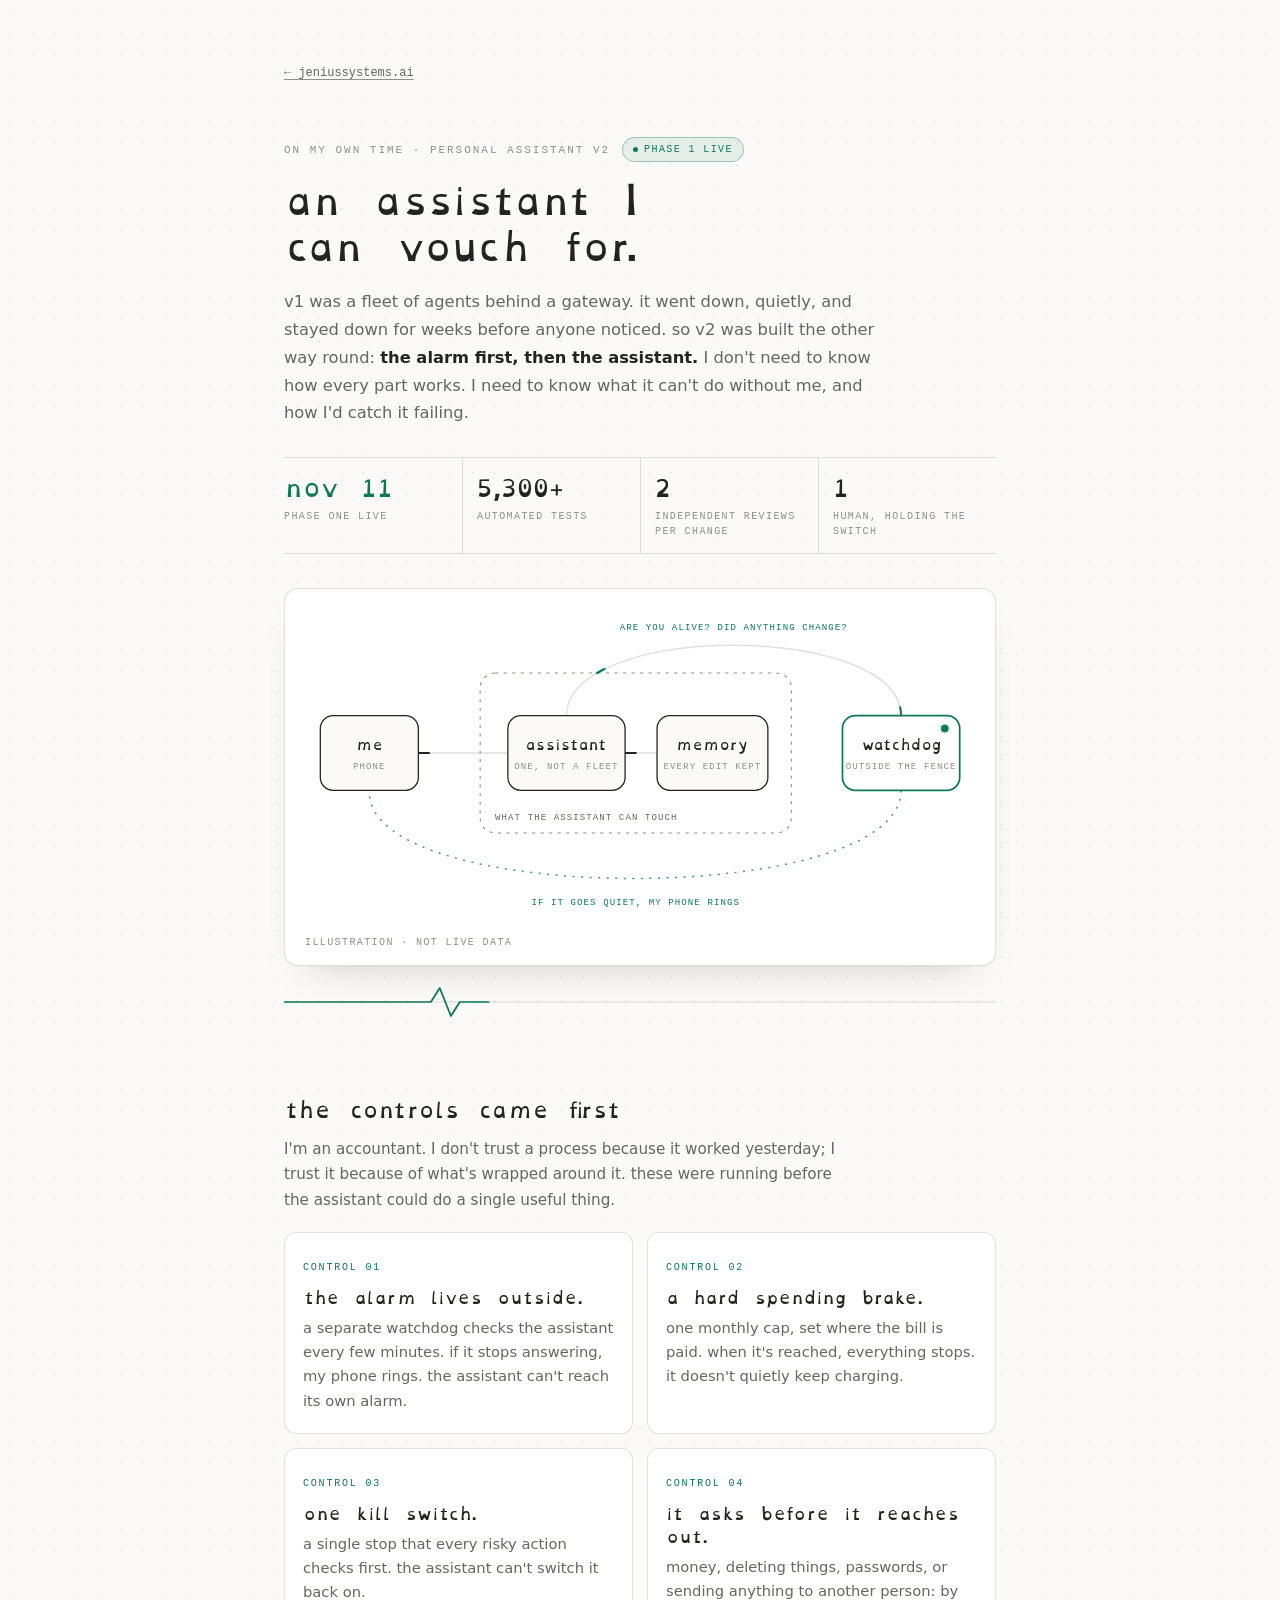
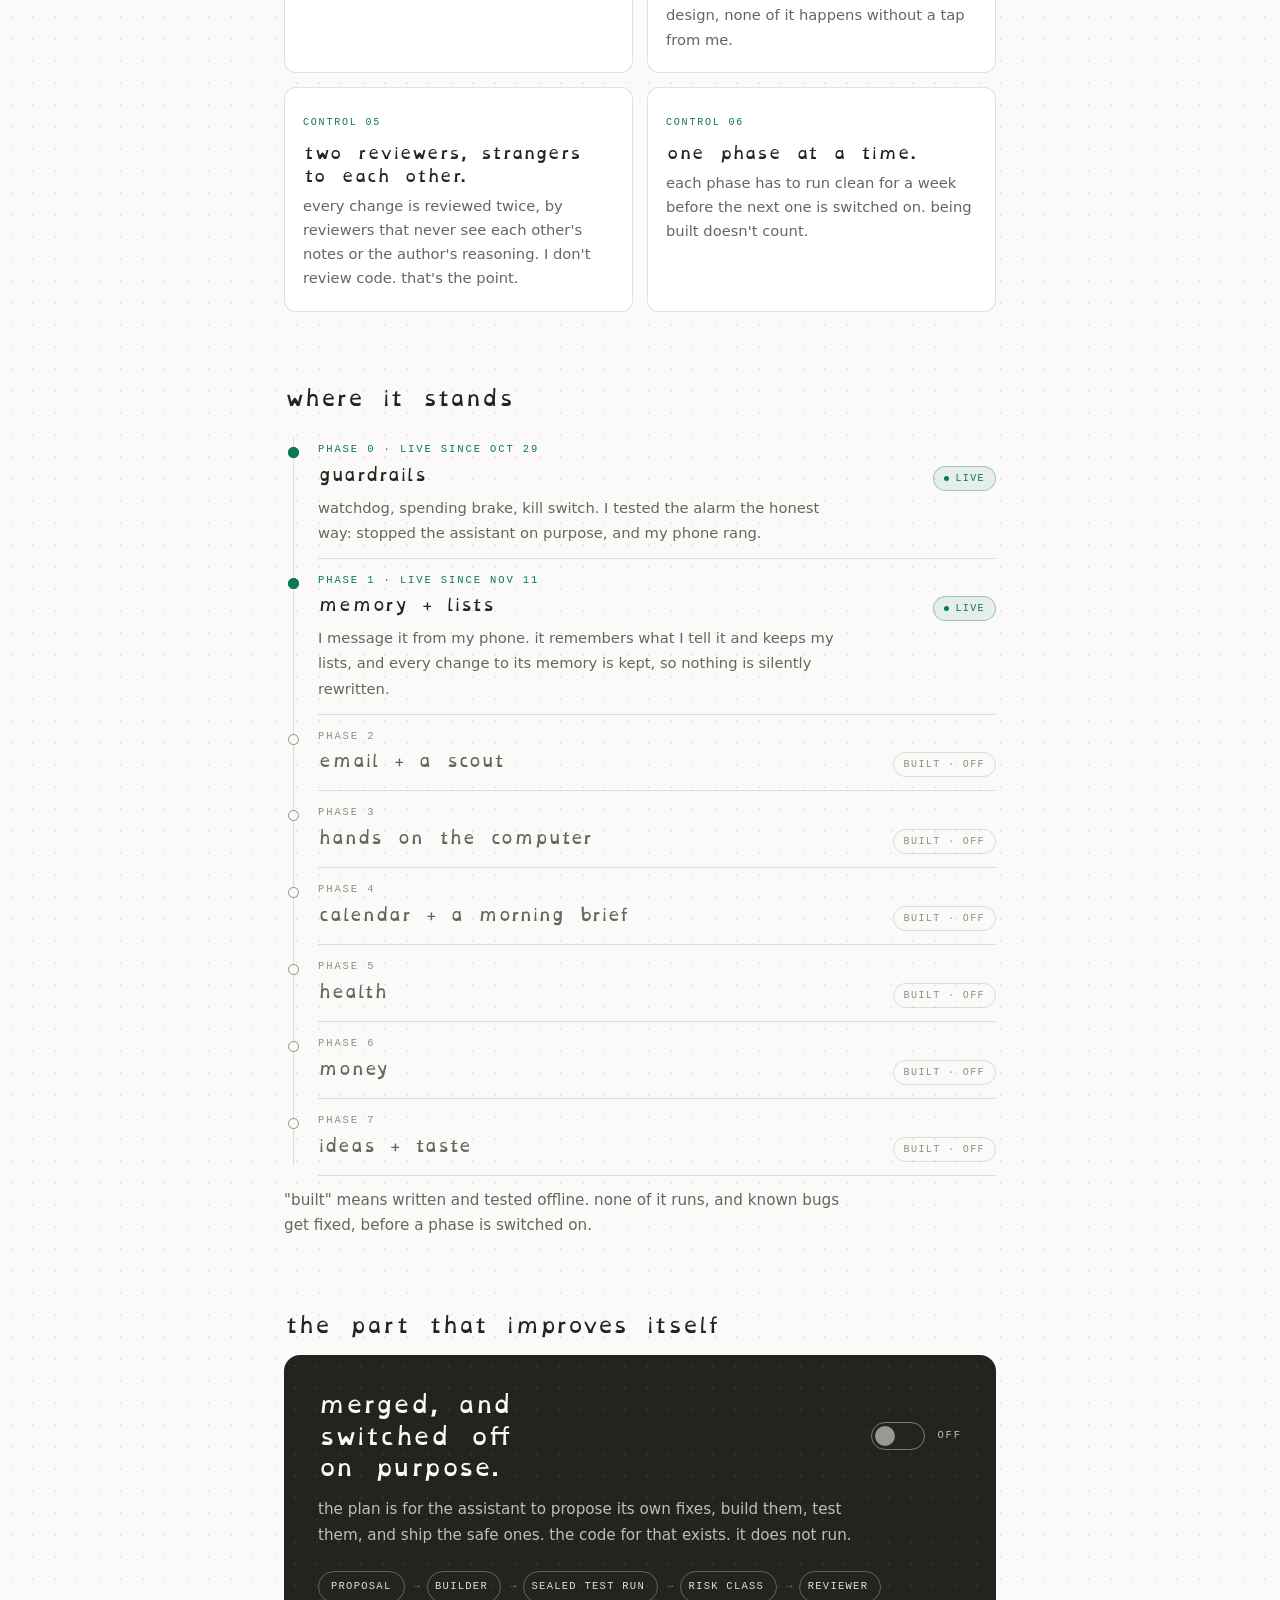
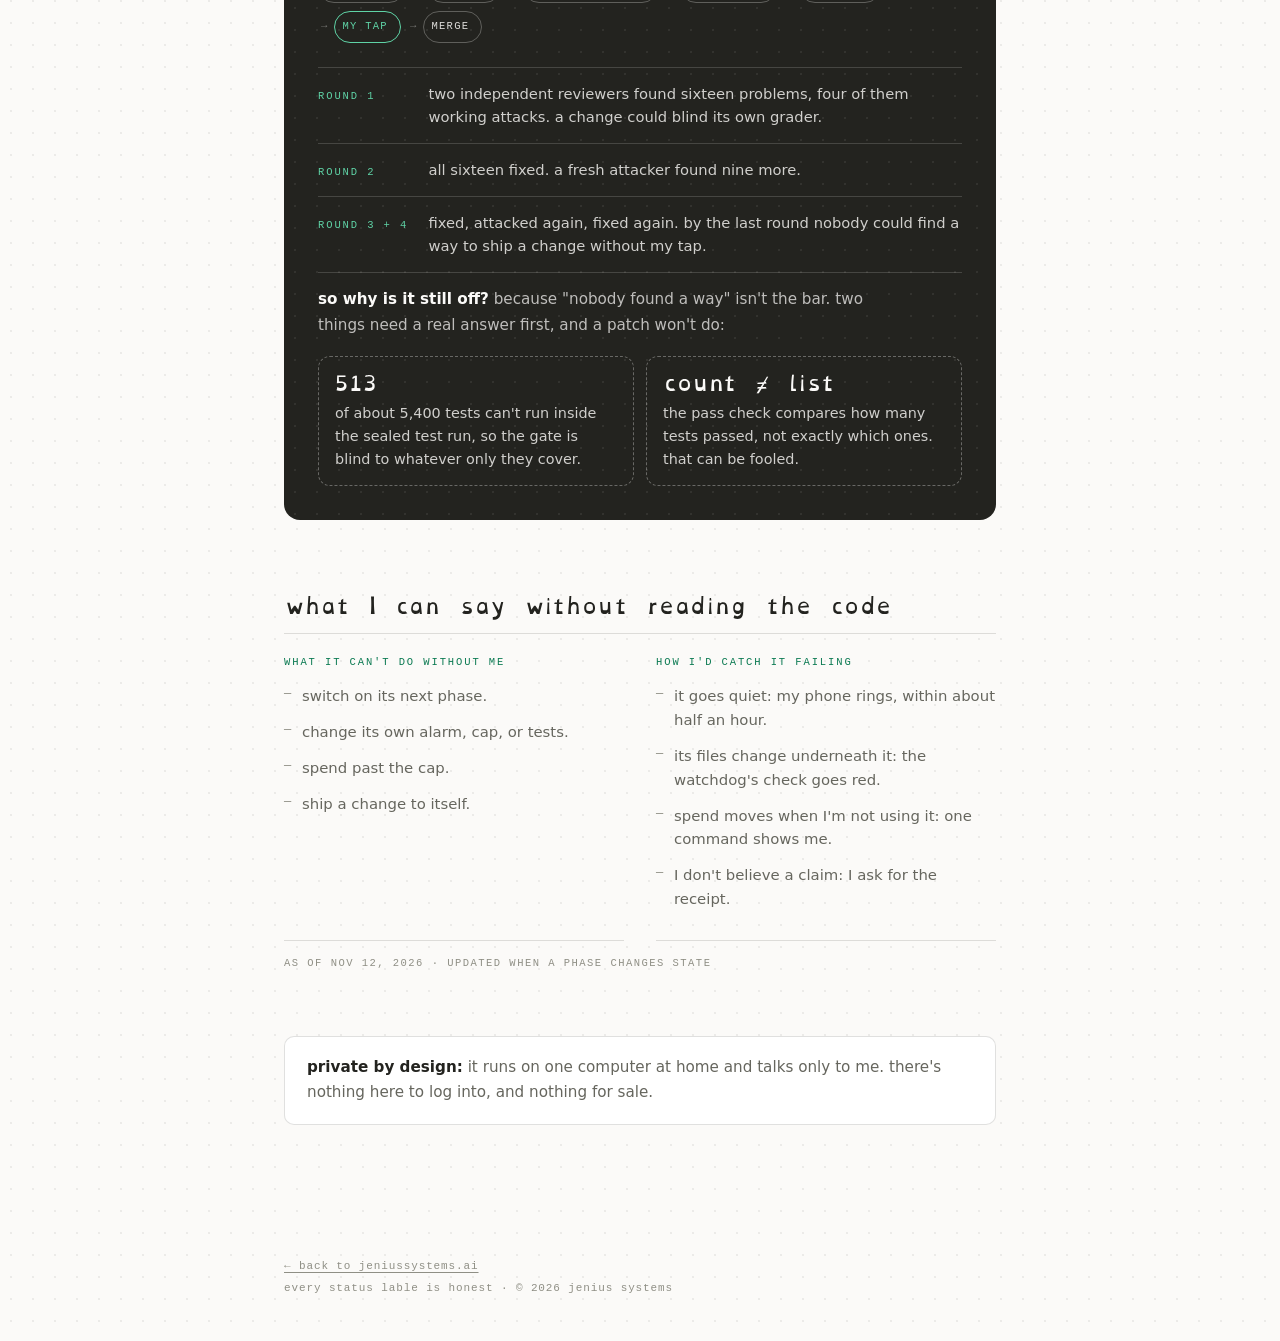
==== assistant/index.html @ d162cf31 "assistant v2: new /assistant/ build-notes page (controls-first rebuild; phase 1 live, rest built + o" ====
<!DOCTYPE html>
<html lang="en">
<head>
<meta charset="UTF-8">
<meta name="viewport" content="width=device-width, initial-scale=1.0">
<!-- Security: strict CSP via meta; zero JS, zero inline styles, fonts self-hosted.
     The diagrams are inline SVG styled from /assets/assistant.css (no style attributes). -->
<meta http-equiv="Content-Security-Policy" content="default-src 'self'; script-src 'self'; style-src 'self'; font-src 'self'; img-src 'self' data:; connect-src 'self'; object-src 'none'; base-uri 'self'; form-action 'none'; upgrade-insecure-requests">
<meta name="referrer" content="strict-origin-when-cross-origin">
<meta name="theme-color" content="#fbfaf8">

<title>personal assistant v2 · jeniussystems.ai</title>
<meta name="description" content="Build notes for a personal AI assistant rebuilt controls-first: the alarm, the spending brake and the kill switch came before the features. Phase one is live; the rest is built and switched off until it earns its turn.">

<meta property="og:type" content="article" />
<meta property="og:site_name" content="jeniussystems.ai" />
<meta property="og:title" content="personal assistant v2" />
<meta property="og:description" content="an assistant I can vouch for: the alarm first, then the features. phase one live; the rest built and switched off." />
<meta property="og:url" content="https://jeniussystems.ai/assistant/" />
<meta property="og:image" content="https://jeniussystems.ai/assets/og.png" />
<meta property="og:image:width" content="1200" />
<meta property="og:image:height" content="630" />
<meta name="twitter:card" content="summary_large_image" />
<meta name="twitter:title" content="personal assistant v2" />
<meta name="twitter:description" content="an assistant I can vouch for: the alarm first, then the features. phase one live; the rest built and switched off." />
<meta name="twitter:image" content="https://jeniussystems.ai/assets/og.png" />

<link rel="icon" type="image/png" sizes="512x512" href="/assets/favicon.png" />
<link rel="apple-touch-icon" href="/assets/apple-touch-icon.png" />
<link rel="canonical" href="https://jeniussystems.ai/assistant/" />
<link rel="preload" href="/assets/fonts/OpenDyslexic-Regular.otf" as="font" type="font/otf" crossorigin>
<link rel="stylesheet" href="/assets/hub.css">
<link rel="stylesheet" href="/assets/assistant.css">

<script type="application/ld+json">
{
  "@context": "https://schema.org",
  "@type": "TechArticle",
  "headline": "personal assistant v2",
  "url": "https://jeniussystems.ai/assistant/",
  "dateModified": "2026-11-12",
  "description": "Build notes for a self-hosted personal AI assistant rebuilt controls-first: an independent watchdog, a hard spending cap and a kill switch were live before any feature. Phase one (messaging, memory, lists) is live; later phases and a self-improvement loop are built and switched off.",
  "author": { "@id": "https://jeniussystems.ai/#org" }
}
</script>
</head>
<body>

<a class="skip" href="#notes">skip to content</a>

<main class="page page-wide">

  <nav class="crumb" aria-label="Breadcrumb"><a href="/">← jeniussystems.ai</a></nav>

  <header class="article-hero a-hero" id="notes">
    <p class="meta">ON MY OWN TIME · PERSONAL ASSISTANT V2 <span class="chip chip-live">PHASE 1 LIVE</span></p>
    <h1>an assistant I can vouch&nbsp;for.</h1>
    <p class="lede">v1 was a fleet of agents behind a gateway. it went down, quietly, and
      stayed down for weeks before anyone noticed. so v2 was built the other way
      round: <strong>the alarm first, then the assistant.</strong> I don't need to know
      how every part works. I need to know what it can't do without me, and how
      I'd catch it failing.</p>

    <ul class="facts" aria-label="Where it stands">
      <li class="is-live"><b>nov 11</b><span>phase one live</span></li>
      <li><b>5,300+</b><span>automated tests</span></li>
      <li><b>2</b><span>independent reviews per change</span></li>
      <li><b>1</b><span>human, holding the switch</span></li>
    </ul>

    <figure class="map">
      <svg viewBox="0 0 640 300" role="img" aria-labelledby="map-t map-d">
        <title id="map-t">How the assistant is wired</title>
        <desc id="map-d">My phone talks to the assistant, which reads and writes a versioned memory. A separate watchdog sits outside the fence around the assistant, checks it on a timer, and rings my phone if it goes quiet.</desc>

        <!-- fence: everything the assistant can touch -->
        <rect class="m-fence" x="170" y="62" width="292" height="150" rx="14"/>
        <text class="m-note" x="184" y="200">what the assistant can touch</text>

        <!-- wires -->
        <path class="m-wire" d="M112 137 H196"/>
        <path class="m-wire" d="M306 137 H336"/>
        <path class="m-wire" d="M565 102 C565 14, 251 14, 251 102"/>
        <path class="m-page" d="M565 172 C565 282, 66 282, 66 174"/>

        <!-- moving pulses -->
        <path class="m-flow" d="M112 137 H196"/>
        <path class="m-flow m-flow-back" d="M306 137 H336"/>
        <path class="m-probe" d="M565 102 C565 14, 251 14, 251 102"/>

        <!-- nodes -->
        <rect class="m-node" x="20" y="102" width="92" height="70" rx="12"/>
        <text class="m-name" x="66" y="134">me</text>
        <text class="m-sub" x="66" y="152">phone</text>

        <rect class="m-node" x="196" y="102" width="110" height="70" rx="12"/>
        <text class="m-name" x="251" y="134">assistant</text>
        <text class="m-sub" x="251" y="152">one, not a fleet</text>

        <rect class="m-node" x="336" y="102" width="104" height="70" rx="12"/>
        <text class="m-name" x="388" y="134">memory</text>
        <text class="m-sub" x="388" y="152">every edit kept</text>

        <rect class="m-node-out" x="510" y="102" width="110" height="70" rx="12"/>
        <text class="m-name" x="565" y="134">watchdog</text>
        <text class="m-sub" x="565" y="152">outside the fence</text>
        <circle class="m-halo" cx="606" cy="114" r="5"/>
        <circle class="m-dot" cx="606" cy="114" r="3.5"/>

        <!-- labels on the two watchdog lines -->
        <text class="m-note m-note-live m-mid" x="408" y="22">are you alive? did anything change?</text>
        <text class="m-note m-note-live m-mid" x="316" y="280">if it goes quiet, my phone rings</text>
      </svg>
      <figcaption>illustration · not live data</figcaption>
    </figure>

    <figure class="pulse" aria-hidden="true">
      <svg viewBox="0 0 640 44" preserveAspectRatio="none">
        <path class="p-base" d="M0 22 H640"/>
        <path class="p-beat" d="M0 22 H120 L132 22 L140 8 L150 36 L158 22 H300 L312 22 L320 8 L330 36 L338 22 H480 L492 22 L500 8 L510 36 L518 22 H640"/>
      </svg>
    </figure>
  </header>

  <section class="a-section reveal" aria-labelledby="ctl-h">
    <h2 id="ctl-h">the controls came first</h2>
    <p class="section-note">I'm an accountant. I don't trust a process because it worked
      yesterday; I trust it because of what's wrapped around it. these were running
      before the assistant could do a single useful thing.</p>
    <ol class="controls">
      <li>
        <h3>the alarm lives outside.</h3>
        <p>a separate watchdog checks the assistant every few minutes. if it stops
          answering, my phone rings. the assistant can't reach its own alarm.</p>
      </li>
      <li>
        <h3>a hard spending brake.</h3>
        <p>one monthly cap, set where the bill is paid. when it's reached, everything
          stops. it doesn't quietly keep charging.</p>
      </li>
      <li>
        <h3>one kill switch.</h3>
        <p>a single stop that every risky action checks first. the assistant can't
          switch it back on.</p>
      </li>
      <li>
        <h3>it asks before it reaches out.</h3>
        <p>money, deleting things, passwords, or sending anything to another person:
          by design, none of it happens without a tap from me.</p>
      </li>
      <li>
        <h3>two reviewers, strangers to each other.</h3>
        <p>every change is reviewed twice, by reviewers that never see each other's
          notes or the author's reasoning. I don't review code. that's the point.</p>
      </li>
      <li>
        <h3>one phase at a time.</h3>
        <p>each phase has to run clean for a week before the next one is switched on.
          being built doesn't count.</p>
      </li>
    </ol>
  </section>

  <section class="a-section reveal" aria-labelledby="ph-h">
    <h2 id="ph-h">where it stands</h2>
    <ol class="rail">
      <li class="on">
        <span class="ph">phase 0 · live since oct 29</span>
        <h3>guardrails</h3><span class="chip chip-live">LIVE</span>
        <p>watchdog, spending brake, kill switch. I tested the alarm the honest way:
          stopped the assistant on purpose, and my phone rang.</p>
      </li>
      <li class="on">
        <span class="ph">phase 1 · live since nov 11</span>
        <h3>memory + lists</h3><span class="chip chip-live">LIVE</span>
        <p>I message it from my phone. it remembers what I tell it and keeps my lists,
          and every change to its memory is kept, so nothing is silently rewritten.</p>
      </li>
      <li class="off">
        <span class="ph">phase 2</span>
        <h3>email + a scout</h3><span class="chip">BUILT · OFF</span>
      </li>
      <li class="off">
        <span class="ph">phase 3</span>
        <h3>hands on the computer</h3><span class="chip">BUILT · OFF</span>
      </li>
      <li class="off">
        <span class="ph">phase 4</span>
        <h3>calendar + a morning brief</h3><span class="chip">BUILT · OFF</span>
      </li>
      <li class="off">
        <span class="ph">phase 5</span>
        <h3>health</h3><span class="chip">BUILT · OFF</span>
      </li>
      <li class="off">
        <span class="ph">phase 6</span>
        <h3>money</h3><span class="chip">BUILT · OFF</span>
      </li>
      <li class="off">
        <span class="ph">phase 7</span>
        <h3>ideas + taste</h3><span class="chip">BUILT · OFF</span>
      </li>
    </ol>
    <p class="rail-note">"built" means written and tested offline. none of it runs, and
      known bugs get fixed, before a phase is switched on.</p>
  </section>

  <section class="a-section reveal" aria-labelledby="loop-h">
    <h2 id="loop-h">the part that improves itself</h2>
    <div class="loop">
      <div class="loop-head">
        <h3>merged, and switched off on&nbsp;purpose.</h3>
        <span class="switch" role="img" aria-label="switched off"><i></i>off</span>
      </div>
      <p>the plan is for the assistant to propose its own fixes, build them, test them,
        and ship the safe ones. the code for that exists. it does not run.</p>

      <ol class="steps" aria-label="How a self-made change would travel">
        <li>proposal</li>
        <li>builder</li>
        <li>sealed test run</li>
        <li>risk class</li>
        <li>reviewer</li>
        <li class="tap">my tap</li>
        <li>merge</li>
      </ol>

      <ol class="rounds">
        <li><b>round 1</b><span>two independent reviewers found sixteen problems, four of them working attacks. a change could blind its own grader.</span></li>
        <li><b>round 2</b><span>all sixteen fixed. a fresh attacker found nine more.</span></li>
        <li><b>round 3 + 4</b><span>fixed, attacked again, fixed again. by the last round nobody could find a way to ship a change without my tap.</span></li>
      </ol>

      <p><strong>so why is it still off?</strong> because "nobody found a way" isn't the
        bar. two things need a real answer first, and a patch won't do:</p>
      <ul class="blockers">
        <li><b>513</b>of about 5,400 tests can't run inside the sealed test run, so the gate is blind to whatever only they cover.</li>
        <li><b>count ≠ list</b>the pass check compares how many tests passed, not exactly which ones. that can be fooled.</li>
      </ul>
    </div>
  </section>

  <section class="a-section reveal" aria-labelledby="v-h">
    <h2 id="v-h">what I can say without reading the code</h2>
    <div class="vouch">
      <div>
        <h3>what it can't do without me</h3>
        <ul>
          <li>switch on its next phase.</li>
          <li>change its own alarm, cap, or tests.</li>
          <li>spend past the cap.</li>
          <li>ship a change to itself.</li>
        </ul>
      </div>
      <div>
        <h3>how I'd catch it failing</h3>
        <ul>
          <li>it goes quiet: my phone rings, within about half an hour.</li>
          <li>its files change underneath it: the watchdog's check goes red.</li>
          <li>spend moves when I'm not using it: one command shows me.</li>
          <li>I don't believe a claim: I ask for the receipt.</li>
        </ul>
      </div>
    </div>
    <p class="asof">as of nov 12, 2026 · updated when a phase changes state</p>
  </section>

  <div class="notice">
    <strong>private by design:</strong> it runs on one computer at home and talks only
    to me. there's nothing here to log into, and nothing for sale.
  </div>

  <footer class="foot">
    <a href="/">← back to jeniussystems.ai</a><br>
    <!-- "lable" is INTENTIONAL (James, 2026-08-14) — do not "fix" it -->
    every status lable is honest · © 2026 jenius systems
  </footer>

</main>

</body>
</html>
---- assets/hub.css ----
/* jeniussystems.ai — light field-log landing. Hand-written, no build step, no JS.
   Voice: personal, lowercase, OpenDyslexic wordmark. Shared by /, /built/, /404.
   Fonts are self-hosted (OpenDyslexic, SIL OFL license — see assets/fonts/). */

@font-face {
  font-family: "OpenDyslexic";
  src: url("/assets/fonts/OpenDyslexic-Regular.otf") format("opentype");
  font-weight: 400;
  font-style: normal;
  font-display: swap;
}
@font-face {
  font-family: "OpenDyslexic";
  src: url("/assets/fonts/OpenDyslexic-Italic.otf") format("opentype");
  font-weight: 400;
  font-style: italic;
  font-display: swap;
}

:root {
  --paper: #fbfaf8;
  --ink: #23231f;
  --muted: #66665e;
  --faint: #8f8f85;
  --hairline: rgba(35, 35, 31, 0.14);
  --live: #0b7a52;
  --live-soft: rgba(11, 122, 82, 0.09);
  --od: "OpenDyslexic", "Comic Sans MS", system-ui, sans-serif;
  --body: system-ui, -apple-system, "Segoe UI", sans-serif;
  --mono: ui-monospace, "SF Mono", Menlo, monospace;
  color-scheme: light;
}

*, *::before, *::after { box-sizing: border-box; margin: 0; padding: 0; }
body {
  background: var(--paper);
  /* faint field-notebook dot grid */
  background-image: radial-gradient(rgba(35, 35, 31, 0.07) 1px, transparent 1px);
  background-size: 22px 22px;
  color: var(--ink);
  font-family: var(--body);
  font-size: 16.5px;
  line-height: 1.7;
  -webkit-font-smoothing: antialiased;
}
img { max-width: 100%; display: block; }
::selection { background: rgba(11, 122, 82, 0.16); }
:focus-visible { outline: 2px solid var(--ink); outline-offset: 3px; border-radius: 2px; }

a { color: inherit; text-decoration: underline; text-decoration-thickness: 1px; text-underline-offset: 3px; text-decoration-color: var(--faint); }
a:hover { text-decoration-color: var(--ink); }

.skip { position: absolute; left: -9999px; top: 0; background: var(--ink); color: var(--paper); padding: 8px 14px; font-size: 14px; }
.skip:focus { left: 0; }

.page { max-width: 700px; margin: 0 auto; padding: 0 24px; }

/* ===== Hero ===== */
.hero { padding-top: clamp(4rem, 13vh, 8rem); }
.eyebrow {
  font-family: var(--mono);
  font-size: 11px;
  letter-spacing: 0.2em;
  text-transform: uppercase;
  color: var(--faint);
  margin-bottom: 18px;
}
.statement {
  font-family: var(--od);
  font-size: clamp(1.25rem, 3.6vw, 1.7rem);
  line-height: 1.4;
  margin-top: 26px;
  max-width: 26ch;
  padding-left: 16px;
  border-left: 3px solid var(--live);
}
.status {
  list-style: none;
  display: flex; flex-wrap: wrap; gap: 8px 22px;
  margin-top: 30px;
  font-family: var(--mono);
  font-size: 11.5px;
  letter-spacing: 0.12em;
  text-transform: uppercase;
  color: var(--muted);
}
.status li { display: inline-flex; align-items: center; gap: 8px; }
.status li::before { content: ""; width: 6px; height: 6px; border-radius: 999px; border: 1px solid var(--faint); }
.status .is-live { color: var(--live); }
.status .is-live::before { background: var(--live); border-color: var(--live); }
.wordmark {
  font-family: var(--od);
  font-weight: 400;
  font-size: clamp(1.8rem, 5.6vw, 2.9rem);
  line-height: 1.15;
  letter-spacing: -0.01em;
}
.wordmark a { text-decoration: none; }
.tagline {
  font-family: var(--od);
  font-style: italic;
  color: var(--muted);
  font-size: clamp(0.98rem, 2.4vw, 1.08rem);
  line-height: 1.85;
  max-width: 56ch;
  margin-top: 22px;
}

/* ===== Builds list ===== */
.section { margin-top: clamp(3.5rem, 9vh, 5.5rem); }
.section-note { color: var(--muted); font-size: 0.95rem; max-width: 58ch; margin: 12px 0 18px; }
.entry-no {
  font-family: var(--mono);
  font-size: 10.5px;
  letter-spacing: 0.18em;
  text-transform: uppercase;
  color: var(--faint);
  margin-bottom: 8px;
}

/* deployment spec sheet: mono key, plain value */
.spec { margin-top: 16px; border-left: 1px solid var(--hairline); padding-left: 16px; }
.spec > div { display: grid; grid-template-columns: 7.5ch 1fr; gap: 14px; padding: 3px 0; }
.spec dt {
  font-family: var(--mono);
  font-size: 10.5px;
  letter-spacing: 0.14em;
  text-transform: uppercase;
  color: var(--faint);
  padding-top: 4px;
}
.spec dd { color: var(--muted); font-size: 0.9rem; line-height: 1.6; }

/* method: numbered operating principles */
.method { list-style: none; counter-reset: step; margin-top: 10px; display: grid; grid-template-columns: 1fr 1fr; gap: 0 32px; border-top: 1px solid var(--hairline); }
.method > li { counter-increment: step; padding: 22px 0; border-bottom: 1px solid var(--hairline); }
.method > li::before {
  content: "0" counter(step);
  font-family: var(--mono);
  font-size: 10.5px;
  letter-spacing: 0.18em;
  color: var(--live);
}
.method h3 { font-family: var(--od); font-weight: 400; font-size: 1.02rem; line-height: 1.4; margin-top: 6px; }
.method p { color: var(--muted); font-size: 0.92rem; line-height: 1.65; margin-top: 6px; }
.tiny-label {
  font-family: var(--mono);
  font-weight: 400;
  font-size: 11px;
  letter-spacing: 0.22em;
  text-transform: uppercase;
  color: var(--faint);
}
.builds { list-style: none; margin-top: 10px; }
.builds > li { padding: 26px 0; border-bottom: 1px solid var(--hairline); }
.builds > li:first-child { border-top: 1px solid var(--hairline); }
.build-line { display: flex; align-items: baseline; flex-wrap: wrap; gap: 12px; }
.build-line a, .build-name {
  font-family: var(--od);
  font-size: 1.12rem;
  line-height: 1.4;
}
.chip {
  font-family: var(--mono);
  font-size: 10px;
  letter-spacing: 0.14em;
  border: 1px solid var(--hairline);
  border-radius: 999px;
  padding: 3px 10px;
  color: var(--faint);
  white-space: nowrap;
  display: inline-flex;
  align-items: center;
  gap: 6px;
}
.chip-live { color: var(--live); border-color: rgba(11, 122, 82, 0.35); background: var(--live-soft); }
.chip-live::before { content: ""; width: 5px; height: 5px; border-radius: 999px; background: var(--live); }
.build-desc { color: var(--muted); font-size: 0.95rem; max-width: 58ch; margin-top: 8px; }

/* ===== Footer ===== */
.foot {
  margin-top: clamp(4rem, 12vh, 7rem);
  padding: 22px 0 48px;
  font-family: var(--mono);
  font-size: 11px;
  letter-spacing: 0.08em;
  color: var(--faint);
  line-height: 2;
}

/* ===== Article pages (/built/) ===== */
.crumb { padding-top: clamp(2.5rem, 7vh, 4rem); font-family: var(--mono); font-size: 12px; }
.crumb a { color: var(--muted); }
.article-hero { padding-top: clamp(2rem, 6vh, 3.5rem); }
.article-hero .meta { font-family: var(--mono); font-size: 11px; letter-spacing: 0.18em; color: var(--faint); display: flex; align-items: center; gap: 12px; flex-wrap: wrap; }
.article-hero h1 { font-family: var(--od); font-weight: 400; font-size: clamp(1.6rem, 5vw, 2.3rem); margin-top: 16px; line-height: 1.25; }
.article-hero .lede { color: var(--muted); margin-top: 18px; font-size: 1.02rem; max-width: 58ch; }
.article-section { margin-top: clamp(2.6rem, 7vh, 4rem); }
.article-section h2 { font-family: var(--od); font-weight: 400; font-size: 1.25rem; }
.article-section ul { list-style: none; margin-top: 10px; }
.article-section li {
  color: var(--muted); font-size: 0.96rem; max-width: 62ch;
  padding: 12px 0; border-bottom: 1px solid var(--hairline);
  display: flex; gap: 12px; align-items: baseline;
}
.article-section li::before { content: "—"; color: var(--faint); font-family: var(--mono); font-size: 12px; flex: none; }
.notice {
  margin-top: clamp(2.6rem, 7vh, 4rem);
  border: 1px solid var(--hairline); border-radius: 10px;
  padding: 18px 22px; color: var(--muted); font-size: 0.95rem; background: #fff;
}
.notice strong { color: var(--ink); font-weight: 600; }

/* ===== 404 ===== */
.lost { min-height: 70vh; display: flex; flex-direction: column; justify-content: center; }
.lost .code { font-family: var(--mono); font-size: 12px; letter-spacing: 0.3em; color: var(--faint); }
.lost h1 { font-family: var(--od); font-weight: 400; font-size: clamp(1.7rem, 5vw, 2.4rem); margin-top: 14px; }
.lost p { color: var(--muted); margin-top: 14px; }
.lost .links { margin-top: 10px; }
.lost .links a { margin-right: 18px; font-family: var(--od); font-size: 1.02rem; }

@media (max-width: 480px) {
  body { font-size: 16px; }
  .builds > li { padding: 22px 0; }
  .method { grid-template-columns: 1fr; }
  .spec > div { grid-template-columns: 1fr; gap: 0; padding: 5px 0; }
}
---- assets/assistant.css ----
/* jeniussystems.ai — /assistant/ page. Loaded after hub.css; adds only what that
   page needs. No JS: every moving thing here is CSS, and all of it stops under
   prefers-reduced-motion. Diagrams are illustrations, never live data. */

.page-wide { max-width: 760px; }

/* ===== hero ===== */
.a-hero h1 { max-width: 16ch; }
.a-hero .lede strong { color: var(--ink); font-weight: 600; }

.facts {
  list-style: none;
  display: grid;
  grid-template-columns: repeat(4, 1fr);
  margin-top: 30px;
  border-top: 1px solid var(--hairline);
  border-bottom: 1px solid var(--hairline);
}
.facts li { padding: 16px 14px 14px 0; }
.facts li + li { padding-left: 14px; border-left: 1px solid var(--hairline); }
.facts b {
  display: block;
  font-family: var(--od);
  font-weight: 400;
  font-size: clamp(1.15rem, 3.4vw, 1.5rem);
  line-height: 1.2;
  font-variant-numeric: tabular-nums;
}
.facts span {
  display: block;
  margin-top: 6px;
  font-family: var(--mono);
  font-size: 10px;
  letter-spacing: 0.14em;
  text-transform: uppercase;
  color: var(--faint);
  line-height: 1.5;
}
.facts .is-live b { color: var(--live); }

/* ===== system map (inline svg) ===== */
.map {
  margin-top: 34px;
  background: #fff;
  border: 1px solid var(--hairline);
  border-radius: 14px;
  padding: 18px 14px 10px;
  box-shadow: 0 1px 0 rgba(35, 35, 31, 0.04), 0 18px 40px -28px rgba(35, 35, 31, 0.35);
}
.map svg { display: block; width: 100%; height: auto; }
.map figcaption, .pulse figcaption {
  font-family: var(--mono);
  font-size: 10px;
  letter-spacing: 0.14em;
  text-transform: uppercase;
  color: var(--faint);
  padding: 8px 6px 4px;
}

.m-node { fill: var(--paper); stroke: var(--ink); stroke-width: 1.2; }
.m-node-out { fill: #fff; stroke: var(--live); stroke-width: 1.6; }
.m-fence { fill: none; stroke: var(--faint); stroke-width: 1; stroke-dasharray: 3 5; }
.m-wire { fill: none; stroke: var(--hairline); stroke-width: 1.4; }
.m-flow { fill: none; stroke: var(--ink); stroke-width: 2; stroke-linecap: round; stroke-dasharray: 10 150; animation: flow 3.2s linear infinite; }
.m-flow-back { animation-direction: reverse; animation-duration: 4.1s; }
.m-probe { fill: none; stroke: var(--live); stroke-width: 2; stroke-linecap: round; stroke-dasharray: 8 300; animation: probe 4.8s linear infinite; }
.m-page { fill: none; stroke: var(--live); stroke-width: 1.4; stroke-dasharray: 2 6; opacity: 0.75; }
.m-name { font-family: var(--od); font-size: 13px; fill: var(--ink); text-anchor: middle; }
.m-sub { font-family: var(--mono); font-size: 8.5px; letter-spacing: 0.12em; fill: var(--faint); text-anchor: middle; text-transform: uppercase; }
.m-note { font-family: var(--mono); font-size: 8.5px; letter-spacing: 0.12em; fill: var(--muted); text-transform: uppercase; }
.m-note-live { fill: var(--live); }
.m-mid { text-anchor: middle; }
.m-dot { fill: var(--live); }
.m-halo { fill: var(--live); opacity: 0.18; transform-box: fill-box; transform-origin: center; animation: halo 2.4s ease-out infinite; }

@keyframes flow { from { stroke-dashoffset: 160; } to { stroke-dashoffset: 0; } }
@keyframes probe { from { stroke-dashoffset: 308; } to { stroke-dashoffset: 0; } }
@keyframes halo { 0% { transform: scale(0.6); opacity: 0.35; } 100% { transform: scale(2.6); opacity: 0; } }

/* ===== heartbeat strip ===== */
.pulse { margin-top: 14px; }
.pulse svg { display: block; width: 100%; height: 44px; }
.p-base { fill: none; stroke: var(--hairline); stroke-width: 1; }
.p-beat { fill: none; stroke: var(--live); stroke-width: 1.6; stroke-linejoin: round; stroke-linecap: round; stroke-dasharray: 220 1100; animation: beat 5s linear infinite; }
@keyframes beat { from { stroke-dashoffset: 220; } to { stroke-dashoffset: -1100; } }

/* ===== sections (own class: hub's .article-section styles every li) ===== */
.a-section { margin-top: clamp(3rem, 8vh, 4.6rem); }
.a-section h2 { font-family: var(--od); font-weight: 400; font-size: 1.3rem; line-height: 1.35; }

/* ===== controls grid ===== */
.controls { list-style: none; counter-reset: ctl; margin-top: 12px; display: grid; grid-template-columns: 1fr 1fr; gap: 14px; }
.controls > li {
  counter-increment: ctl;
  background: #fff;
  border: 1px solid var(--hairline);
  border-radius: 12px;
  padding: 18px 18px 20px;
  position: relative;
  transition: transform 0.25s ease, box-shadow 0.25s ease, border-color 0.25s ease;
}
.controls > li:hover { transform: translateY(-2px); border-color: rgba(11, 122, 82, 0.4); box-shadow: 0 14px 30px -22px rgba(11, 122, 82, 0.55); }
.controls > li::before {
  content: "control 0" counter(ctl);
  font-family: var(--mono);
  font-size: 10px;
  letter-spacing: 0.18em;
  text-transform: uppercase;
  color: var(--live);
}
.controls h3 { font-family: var(--od); font-weight: 400; font-size: 1.02rem; line-height: 1.4; margin-top: 8px; }
.controls p { color: var(--muted); font-size: 0.92rem; line-height: 1.65; margin-top: 6px; }

/* ===== phase rail ===== */
.rail { list-style: none; margin-top: 16px; position: relative; padding-left: 34px; }
.rail::before { content: ""; position: absolute; left: 9px; top: 10px; bottom: 10px; width: 1px; background: var(--hairline); }
.rail > li { position: relative; padding: 13px 0; border-bottom: 1px solid var(--hairline); display: grid; grid-template-columns: 1fr auto; gap: 4px 14px; align-items: baseline; }
.rail > li::before {
  content: "";
  position: absolute; left: -30px; top: 19px;
  width: 11px; height: 11px; border-radius: 999px;
  background: var(--paper); border: 1px solid var(--faint);
}
.rail .on::before { background: var(--live); border-color: var(--live); }
.rail .on::after {
  content: "";
  position: absolute; left: -30px; top: 19px;
  width: 11px; height: 11px; border-radius: 999px;
  background: var(--live);
  animation: ring 2.6s ease-out infinite;
}
@keyframes ring { 0% { transform: scale(1); opacity: 0.45; } 100% { transform: scale(3.2); opacity: 0; } }
.rail .ph { font-family: var(--mono); font-size: 10.5px; letter-spacing: 0.18em; color: var(--faint); text-transform: uppercase; grid-column: 1 / -1; }
.rail .on .ph { color: var(--live); }
.rail h3 { font-family: var(--od); font-weight: 400; font-size: 1.05rem; line-height: 1.4; }
.rail .off h3 { color: var(--muted); }
.rail p { grid-column: 1 / -1; color: var(--muted); font-size: 0.92rem; max-width: 56ch; }
.rail-note { color: var(--muted); font-size: 0.95rem; max-width: 58ch; margin-top: 12px; }

/* ===== the loop that stays off ===== */
.loop {
  margin-top: 16px;
  background: var(--ink);
  color: var(--paper);
  border-radius: 16px;
  padding: clamp(22px, 5vw, 34px);
  background-image: radial-gradient(rgba(251, 250, 248, 0.07) 1px, transparent 1px);
  background-size: 22px 22px;
}
.loop-head { display: flex; align-items: center; justify-content: space-between; gap: 18px; flex-wrap: wrap; }
.loop h3 { font-family: var(--od); font-weight: 400; font-size: clamp(1.15rem, 3.4vw, 1.45rem); line-height: 1.35; max-width: 22ch; }
.loop p { color: rgba(251, 250, 248, 0.72); font-size: 0.95rem; max-width: 58ch; margin-top: 14px; }
.loop p strong { color: var(--paper); font-weight: 600; }

.switch { display: inline-flex; align-items: center; gap: 12px; font-family: var(--mono); font-size: 10.5px; letter-spacing: 0.18em; text-transform: uppercase; color: rgba(251, 250, 248, 0.72); }
.switch i {
  display: block; width: 54px; height: 28px; border-radius: 999px;
  border: 1px solid rgba(251, 250, 248, 0.4);
  position: relative;
}
.switch i::after {
  content: ""; position: absolute; left: 3px; top: 3px;
  width: 20px; height: 20px; border-radius: 999px;
  background: rgba(251, 250, 248, 0.55);
}

.steps { list-style: none; display: flex; flex-wrap: wrap; gap: 8px 6px; margin-top: 22px; align-items: center; }
.steps li {
  font-family: var(--mono); font-size: 10.5px; letter-spacing: 0.12em; text-transform: uppercase;
  border: 1px solid rgba(251, 250, 248, 0.28); border-radius: 999px; padding: 6px 12px;
  color: rgba(251, 250, 248, 0.86);
  display: inline-flex; align-items: center;
}
.steps li + li::before { content: "→"; margin: 0 10px 0 -22px; color: rgba(251, 250, 248, 0.4); position: relative; left: -4px; }
.steps li + li { margin-left: 16px; }
.steps .tap { border-color: #5fd3a6; color: #5fd3a6; }

.rounds { list-style: none; margin-top: 24px; border-top: 1px solid rgba(251, 250, 248, 0.16); }
.rounds li { display: grid; grid-template-columns: 9ch 1fr; gap: 16px; padding: 14px 0; border-bottom: 1px solid rgba(251, 250, 248, 0.16); align-items: baseline; }
.rounds b { font-family: var(--mono); font-weight: 400; font-size: 10.5px; letter-spacing: 0.18em; text-transform: uppercase; color: #5fd3a6; }
.rounds span { color: rgba(251, 250, 248, 0.8); font-size: 0.92rem; line-height: 1.6; }

.blockers { list-style: none; margin-top: 18px; display: grid; grid-template-columns: 1fr 1fr; gap: 12px; }
.blockers li { border: 1px dashed rgba(251, 250, 248, 0.32); border-radius: 12px; padding: 14px 16px; color: rgba(251, 250, 248, 0.8); font-size: 0.9rem; line-height: 1.6; }
.blockers b { display: block; font-family: var(--od); font-weight: 400; font-size: 1.3rem; color: var(--paper); line-height: 1.2; margin-bottom: 6px; font-variant-numeric: tabular-nums; }

/* ===== vouch ===== */
.vouch { margin-top: 12px; display: grid; grid-template-columns: 1fr 1fr; gap: 0 32px; border-top: 1px solid var(--hairline); }
.vouch > div { padding: 20px 0 22px; border-bottom: 1px solid var(--hairline); }
.vouch h3 { font-family: var(--mono); font-weight: 400; font-size: 10.5px; letter-spacing: 0.18em; text-transform: uppercase; color: var(--live); }
.vouch ul { list-style: none; margin-top: 8px; }
.vouch li { color: var(--muted); font-size: 0.93rem; line-height: 1.6; padding: 6px 0 6px 18px; position: relative; }
.vouch li::before { content: "—"; position: absolute; left: 0; color: var(--faint); font-family: var(--mono); font-size: 12px; }

.asof { font-family: var(--mono); font-size: 10.5px; letter-spacing: 0.14em; text-transform: uppercase; color: var(--faint); margin-top: 14px; }

/* ===== scroll reveal — progressive, only where supported ===== */
@supports (animation-timeline: view()) {
  @media (prefers-reduced-motion: no-preference) {
    .reveal { animation: rise linear both; animation-timeline: view(); animation-range: entry 0% entry 55%; }
  }
}
@keyframes rise { from { opacity: 0; transform: translateY(18px); } to { opacity: 1; transform: none; } }

@media (prefers-reduced-motion: reduce) {
  .m-flow, .m-probe, .m-halo, .p-beat, .rail .on::after { animation: none; }
  .m-halo { opacity: 0; }
  .controls > li { transition: none; }
}

@media (max-width: 560px) {
  .facts { grid-template-columns: 1fr 1fr; }
  .facts li:nth-child(3) { padding-left: 0; border-left: 0; }
  .facts li:nth-child(n+3) { border-top: 1px solid var(--hairline); }
  .controls, .blockers, .vouch { grid-template-columns: 1fr; }
  .rounds li { grid-template-columns: 1fr; gap: 4px; }
  .steps li + li { margin-left: 0; }
  .steps li + li::before { content: none; }
  .map { padding: 12px 6px 6px; }
  /* the svg shrinks to ~half size on a phone: drop the small sub-labels, enlarge the rest */
  .m-sub { display: none; }
  .m-name { font-size: 17px; }
  .m-note { font-size: 11.5px; letter-spacing: 0.06em; }
}
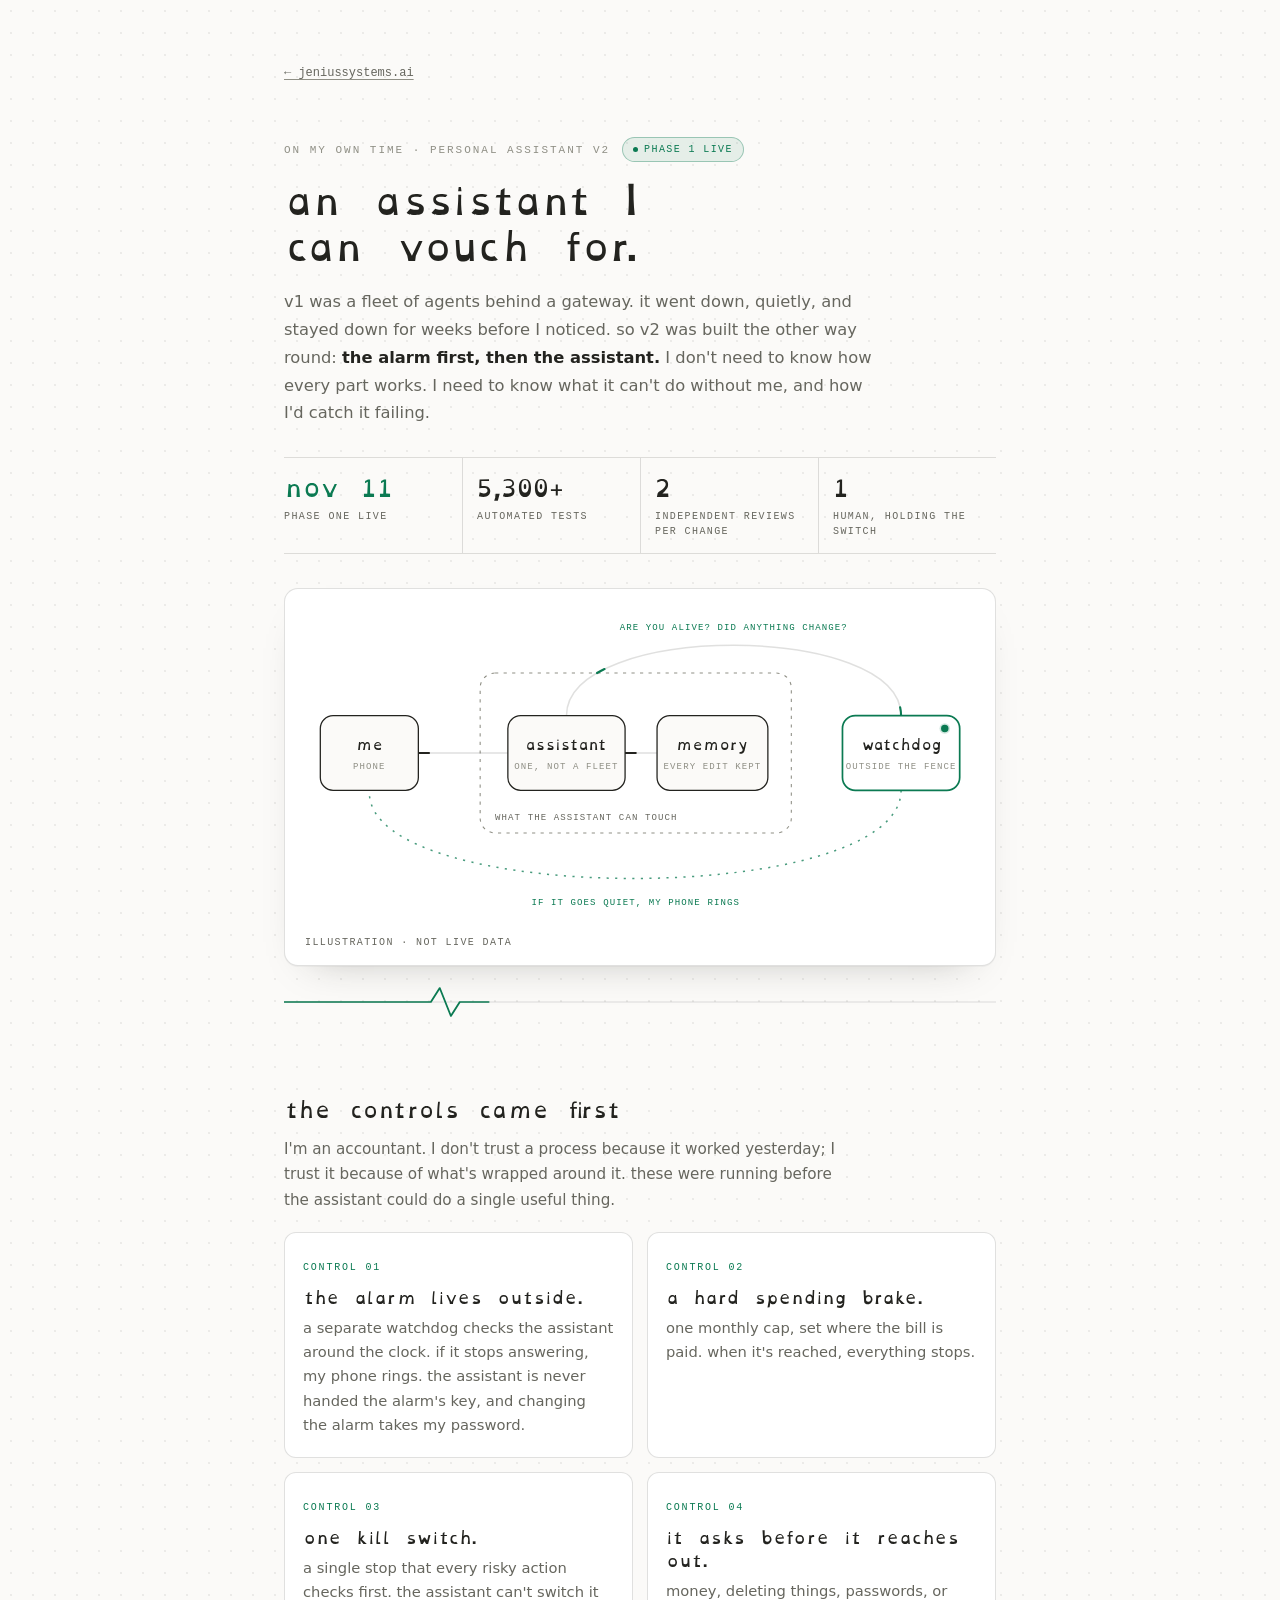
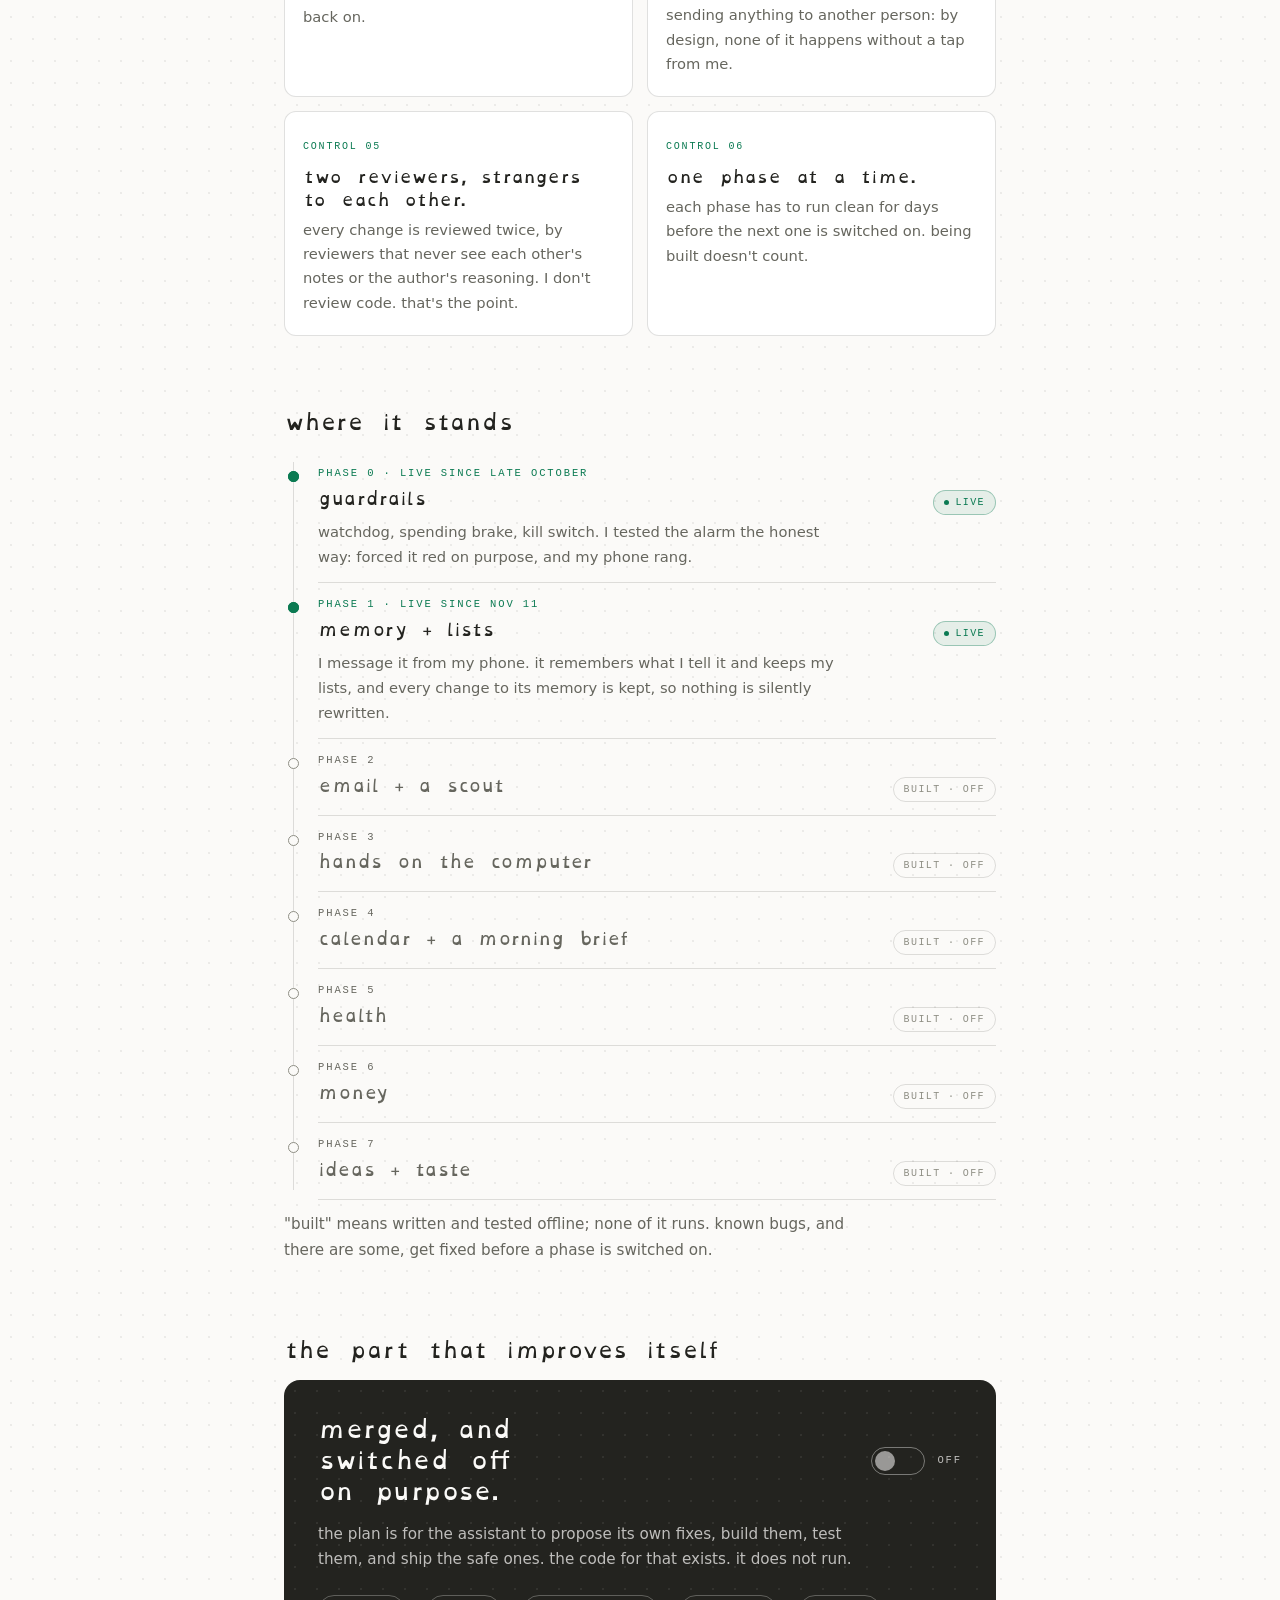
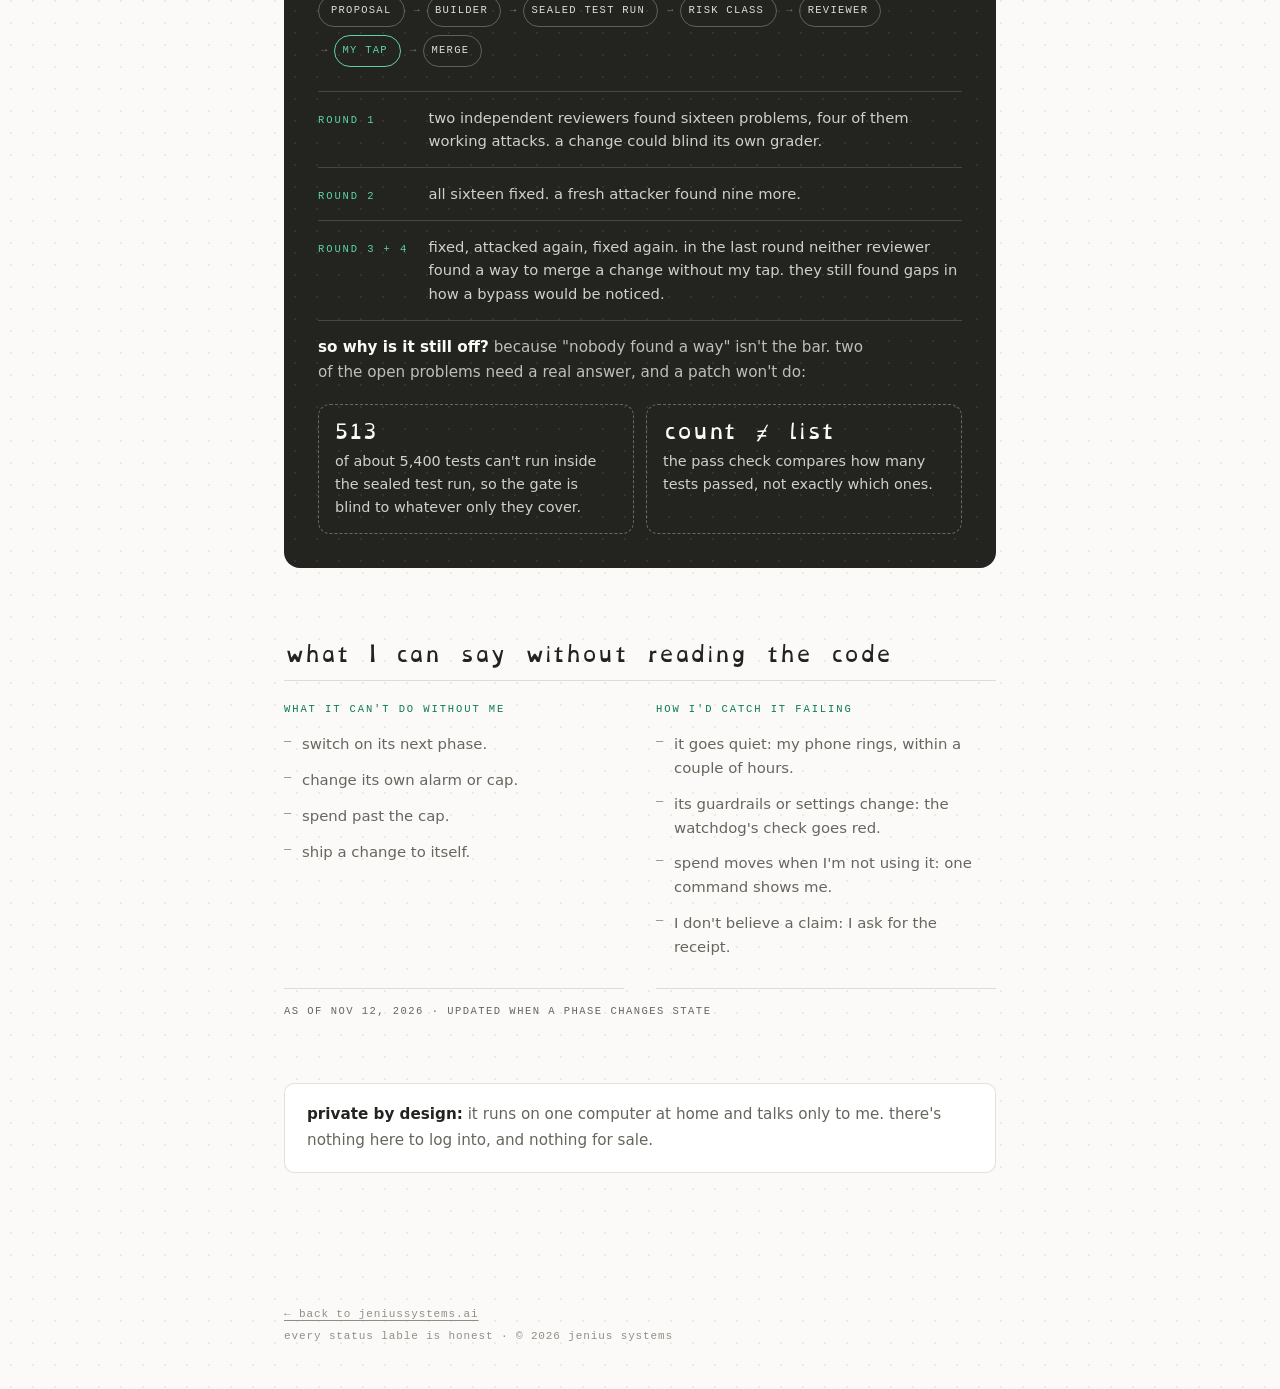
==== commit 7e9f2ec6: "assistant page: corrections from independent pre-publish review Timing claims loosened to what is tr" ====
--- a/assistant/index.html
+++ b/assistant/index.html
@@ -56,16 +56,16 @@
     <p class="meta">ON MY OWN TIME · PERSONAL ASSISTANT V2 <span class="chip chip-live">PHASE 1 LIVE</span></p>
     <h1>an assistant I can vouch&nbsp;for.</h1>
     <p class="lede">v1 was a fleet of agents behind a gateway. it went down, quietly, and
-      stayed down for weeks before anyone noticed. so v2 was built the other way
+      stayed down for weeks before I noticed. so v2 was built the other way
       round: <strong>the alarm first, then the assistant.</strong> I don't need to know
       how every part works. I need to know what it can't do without me, and how
       I'd catch it failing.</p>
 
     <ul class="facts" aria-label="Where it stands">
-      <li class="is-live"><b>nov 11</b><span>phase one live</span></li>
-      <li><b>5,300+</b><span>automated tests</span></li>
-      <li><b>2</b><span>independent reviews per change</span></li>
-      <li><b>1</b><span>human, holding the switch</span></li>
+      <li class="is-live"><b>nov 11</b> <span>phase one live</span></li>
+      <li><b>5,300+</b> <span>automated tests</span></li>
+      <li><b>2</b> <span>independent reviews per change</span></li>
+      <li><b>1</b> <span>human, holding the switch</span></li>
     </ul>
 
     <figure class="map">
@@ -130,13 +130,14 @@
     <ol class="controls">
       <li>
         <h3>the alarm lives outside.</h3>
-        <p>a separate watchdog checks the assistant every few minutes. if it stops
-          answering, my phone rings. the assistant can't reach its own alarm.</p>
+        <p>a separate watchdog checks the assistant around the clock. if it stops
+          answering, my phone rings. the assistant is never handed the alarm's key,
+          and changing the alarm takes my password.</p>
       </li>
       <li>
         <h3>a hard spending brake.</h3>
         <p>one monthly cap, set where the bill is paid. when it's reached, everything
-          stops. it doesn't quietly keep charging.</p>
+          stops.</p>
       </li>
       <li>
         <h3>one kill switch.</h3>
@@ -155,7 +156,7 @@
       </li>
       <li>
         <h3>one phase at a time.</h3>
-        <p>each phase has to run clean for a week before the next one is switched on.
+        <p>each phase has to run clean for days before the next one is switched on.
           being built doesn't count.</p>
       </li>
     </ol>
@@ -165,10 +166,10 @@
     <h2 id="ph-h">where it stands</h2>
     <ol class="rail">
       <li class="on">
-        <span class="ph">phase 0 · live since oct 29</span>
+        <span class="ph">phase 0 · live since late october</span>
         <h3>guardrails</h3><span class="chip chip-live">LIVE</span>
         <p>watchdog, spending brake, kill switch. I tested the alarm the honest way:
-          stopped the assistant on purpose, and my phone rang.</p>
+          forced it red on purpose, and my phone rang.</p>
       </li>
       <li class="on">
         <span class="ph">phase 1 · live since nov 11</span>
@@ -201,8 +202,8 @@
         <h3>ideas + taste</h3><span class="chip">BUILT · OFF</span>
       </li>
     </ol>
-    <p class="rail-note">"built" means written and tested offline. none of it runs, and
-      known bugs get fixed, before a phase is switched on.</p>
+    <p class="rail-note">"built" means written and tested offline; none of it runs.
+      known bugs, and there are some, get fixed before a phase is switched on.</p>
   </section>
 
   <section class="a-section reveal" aria-labelledby="loop-h">
@@ -226,16 +227,16 @@
       </ol>
 
       <ol class="rounds">
-        <li><b>round 1</b><span>two independent reviewers found sixteen problems, four of them working attacks. a change could blind its own grader.</span></li>
-        <li><b>round 2</b><span>all sixteen fixed. a fresh attacker found nine more.</span></li>
-        <li><b>round 3 + 4</b><span>fixed, attacked again, fixed again. by the last round nobody could find a way to ship a change without my tap.</span></li>
+        <li><b>round 1</b> <span>two independent reviewers found sixteen problems, four of them working attacks. a change could blind its own grader.</span></li>
+        <li><b>round 2</b> <span>all sixteen fixed. a fresh attacker found nine more.</span></li>
+        <li><b>round 3 + 4</b> <span>fixed, attacked again, fixed again. in the last round neither reviewer found a way to merge a change without my tap. they still found gaps in how a bypass would be noticed.</span></li>
       </ol>
 
       <p><strong>so why is it still off?</strong> because "nobody found a way" isn't the
-        bar. two things need a real answer first, and a patch won't do:</p>
+        bar. two of the open problems need a real answer, and a patch won't do:</p>
       <ul class="blockers">
-        <li><b>513</b>of about 5,400 tests can't run inside the sealed test run, so the gate is blind to whatever only they cover.</li>
-        <li><b>count ≠ list</b>the pass check compares how many tests passed, not exactly which ones. that can be fooled.</li>
+        <li><b>513</b> of about 5,400 tests can't run inside the sealed test run, so the gate is blind to whatever only they cover.</li>
+        <li><b>count ≠ list</b> the pass check compares how many tests passed, not exactly which ones.</li>
       </ul>
     </div>
   </section>
@@ -247,7 +248,7 @@
         <h3>what it can't do without me</h3>
         <ul>
           <li>switch on its next phase.</li>
-          <li>change its own alarm, cap, or tests.</li>
+          <li>change its own alarm or cap.</li>
           <li>spend past the cap.</li>
           <li>ship a change to itself.</li>
         </ul>
@@ -255,8 +256,8 @@
       <div>
         <h3>how I'd catch it failing</h3>
         <ul>
-          <li>it goes quiet: my phone rings, within about half an hour.</li>
-          <li>its files change underneath it: the watchdog's check goes red.</li>
+          <li>it goes quiet: my phone rings, within a couple of hours.</li>
+          <li>its guardrails or settings change: the watchdog's check goes red.</li>
           <li>spend moves when I'm not using it: one command shows me.</li>
           <li>I don't believe a claim: I ask for the receipt.</li>
         </ul>
--- a/assets/assistant.css
+++ b/assets/assistant.css
@@ -33,7 +33,7 @@
   font-size: 10px;
   letter-spacing: 0.14em;
   text-transform: uppercase;
-  color: var(--faint);
+  color: var(--muted);
   line-height: 1.5;
 }
 .facts .is-live b { color: var(--live); }
@@ -53,7 +53,7 @@
   font-size: 10px;
   letter-spacing: 0.14em;
   text-transform: uppercase;
-  color: var(--faint);
+  color: var(--muted);
   padding: 8px 6px 4px;
 }
 
@@ -130,7 +130,7 @@
   animation: ring 2.6s ease-out infinite;
 }
 @keyframes ring { 0% { transform: scale(1); opacity: 0.45; } 100% { transform: scale(3.2); opacity: 0; } }
-.rail .ph { font-family: var(--mono); font-size: 10.5px; letter-spacing: 0.18em; color: var(--faint); text-transform: uppercase; grid-column: 1 / -1; }
+.rail .ph { font-family: var(--mono); font-size: 10.5px; letter-spacing: 0.18em; color: var(--muted); text-transform: uppercase; grid-column: 1 / -1; }
 .rail .on .ph { color: var(--live); }
 .rail h3 { font-family: var(--od); font-weight: 400; font-size: 1.05rem; line-height: 1.4; }
 .rail .off h3 { color: var(--muted); }
@@ -192,7 +192,7 @@
 .vouch li { color: var(--muted); font-size: 0.93rem; line-height: 1.6; padding: 6px 0 6px 18px; position: relative; }
 .vouch li::before { content: "—"; position: absolute; left: 0; color: var(--faint); font-family: var(--mono); font-size: 12px; }
 
-.asof { font-family: var(--mono); font-size: 10.5px; letter-spacing: 0.14em; text-transform: uppercase; color: var(--faint); margin-top: 14px; }
+.asof { font-family: var(--mono); font-size: 10.5px; letter-spacing: 0.14em; text-transform: uppercase; color: var(--muted); margin-top: 14px; }
 
 /* ===== scroll reveal — progressive, only where supported ===== */
 @supports (animation-timeline: view()) {
@@ -219,6 +219,6 @@
   .map { padding: 12px 6px 6px; }
   /* the svg shrinks to ~half size on a phone: drop the small sub-labels, enlarge the rest */
   .m-sub { display: none; }
-  .m-name { font-size: 17px; }
-  .m-note { font-size: 11.5px; letter-spacing: 0.06em; }
-}
+  .m-name { font-size: 19px; }
+  .m-note { font-size: 13.5px; letter-spacing: 0.02em; }
+}
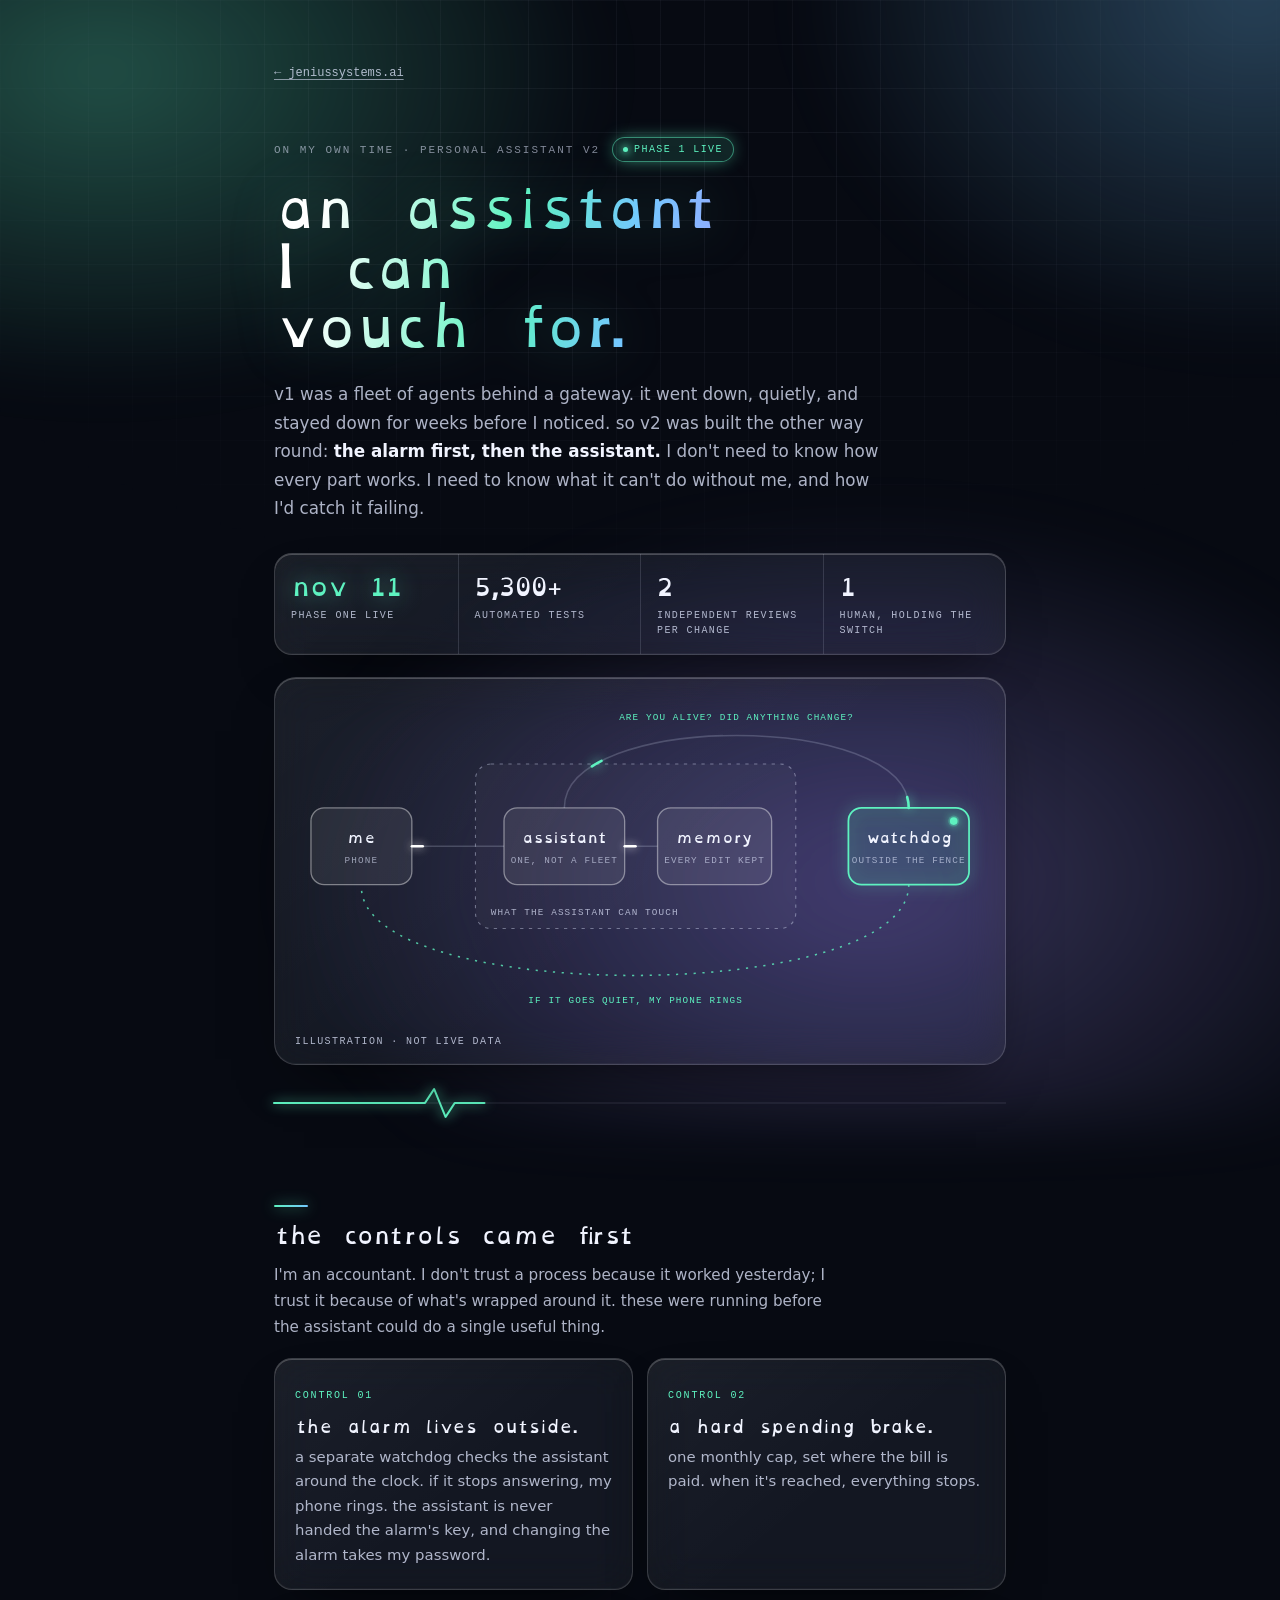
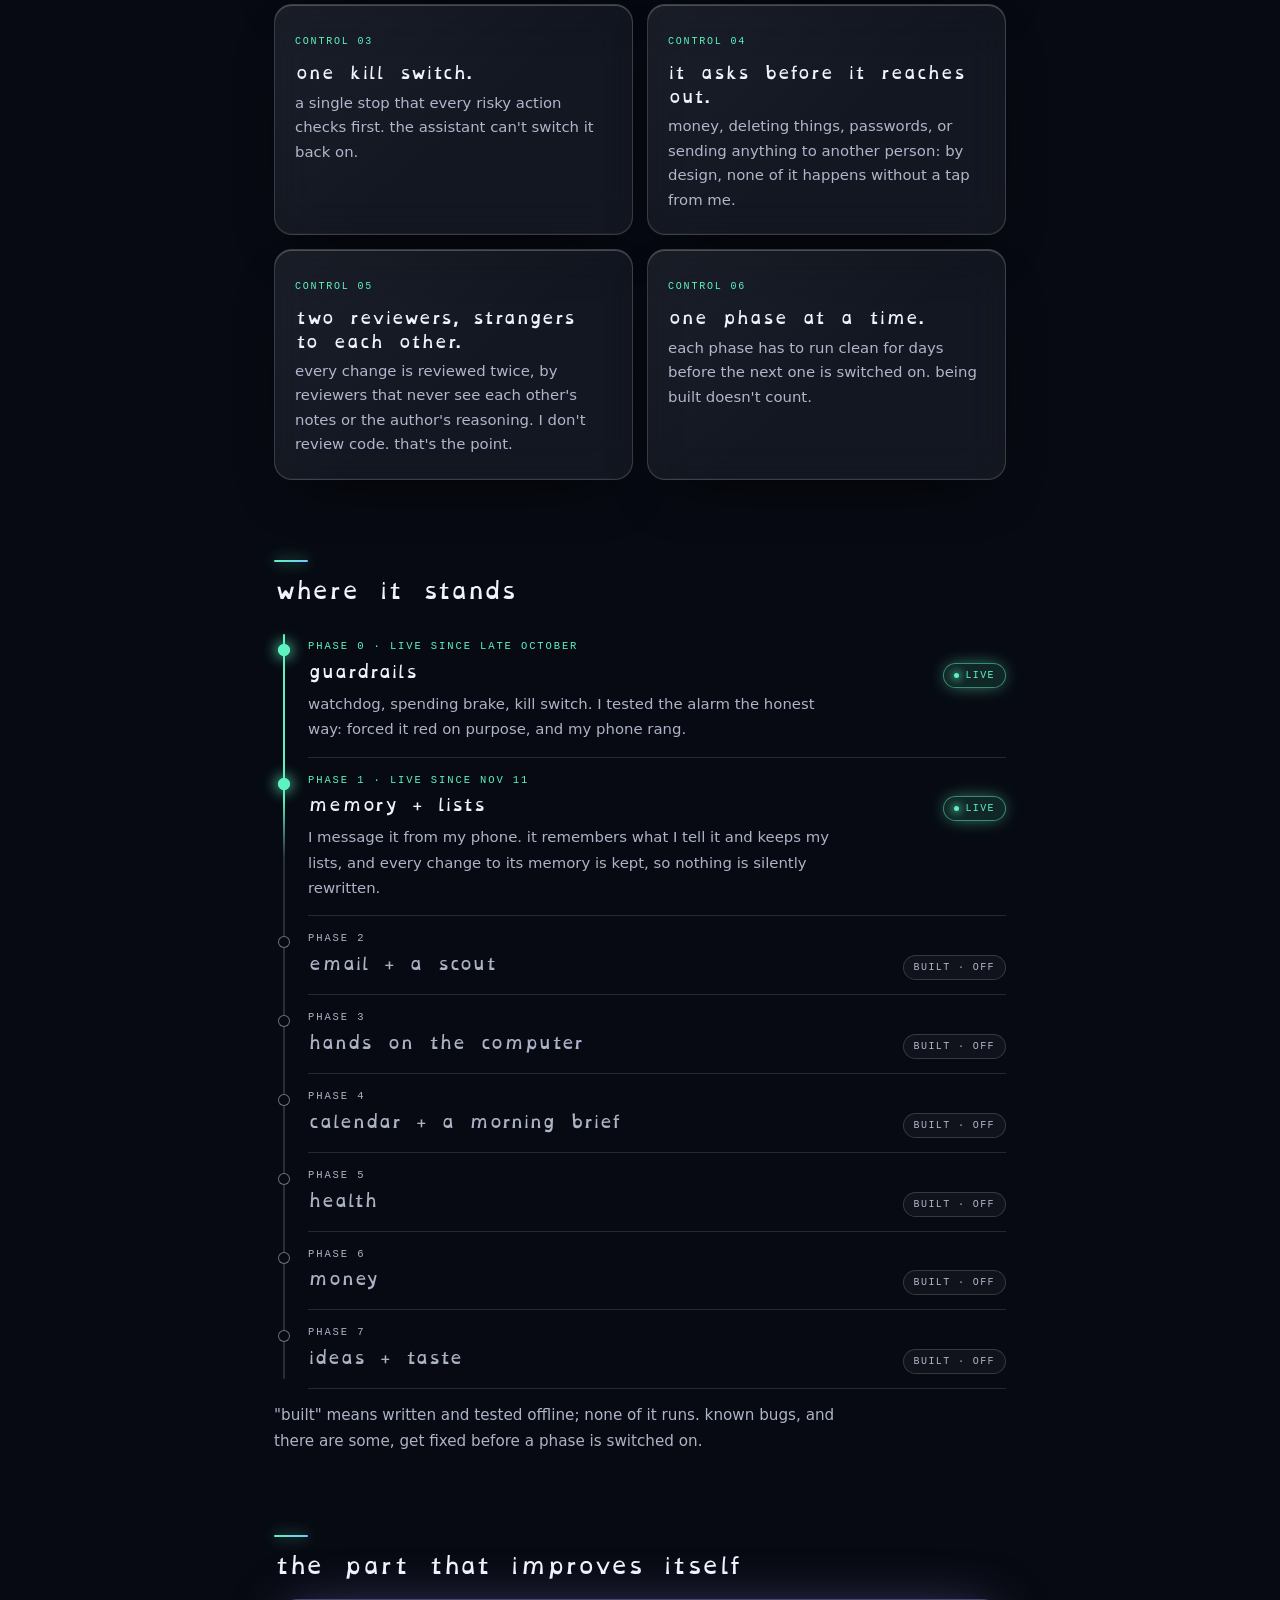
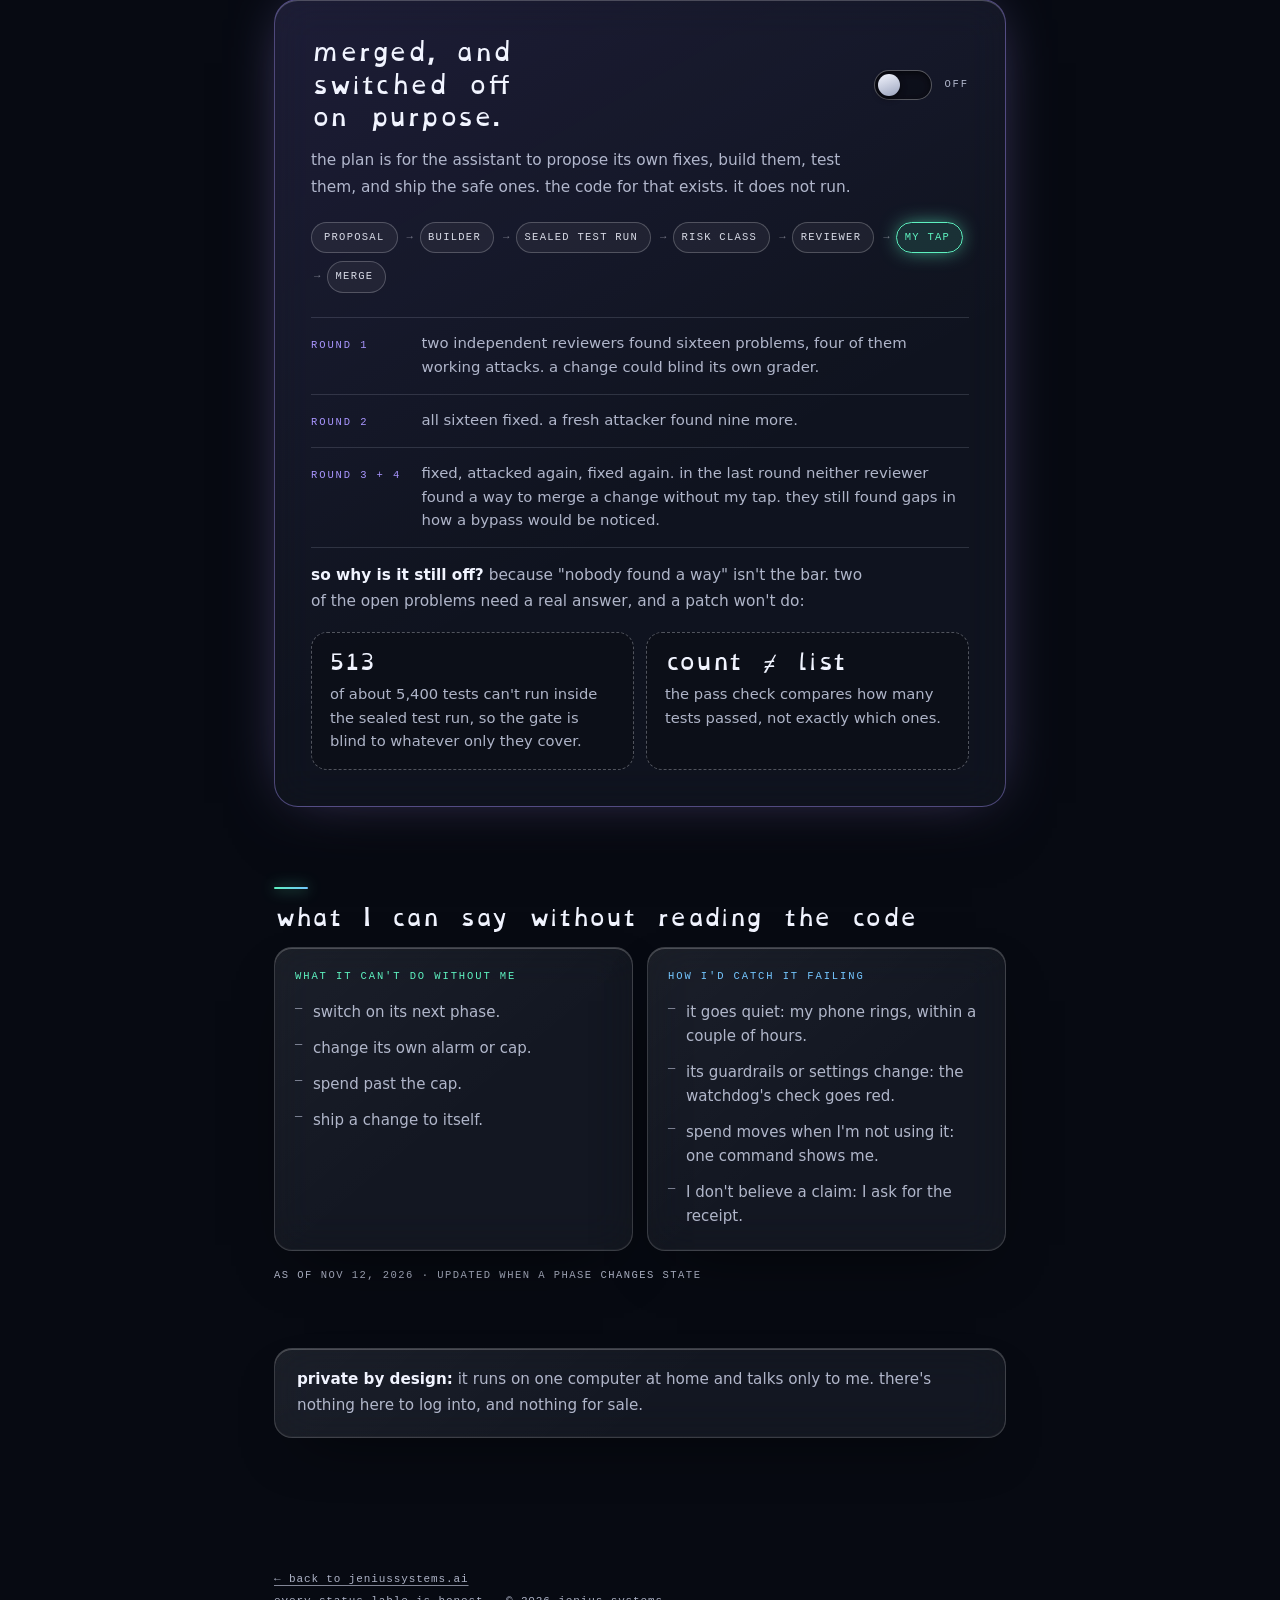
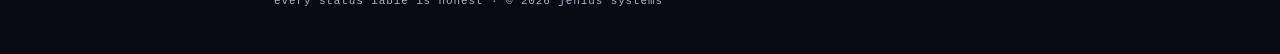
==== commit 71eb6df6: "assistant page: dark glass restyle, distinct from the hub Re-points the hub colour variables on body" ====
--- a/assistant/index.html
+++ b/assistant/index.html
@@ -7,7 +7,7 @@
      The diagrams are inline SVG styled from /assets/assistant.css (no style attributes). -->
 <meta http-equiv="Content-Security-Policy" content="default-src 'self'; script-src 'self'; style-src 'self'; font-src 'self'; img-src 'self' data:; connect-src 'self'; object-src 'none'; base-uri 'self'; form-action 'none'; upgrade-insecure-requests">
 <meta name="referrer" content="strict-origin-when-cross-origin">
-<meta name="theme-color" content="#fbfaf8">
+<meta name="theme-color" content="#070a12">
 
 <title>personal assistant v2 · jeniussystems.ai</title>
 <meta name="description" content="Build notes for a personal AI assistant rebuilt controls-first: the alarm, the spending brake and the kill switch came before the features. Phase one is live; the rest is built and switched off until it earns its turn.">
@@ -44,7 +44,7 @@
 }
 </script>
 </head>
-<body>
+<body class="glass">
 
 <a class="skip" href="#notes">skip to content</a>
 
--- a/assets/assistant.css
+++ b/assets/assistant.css
@@ -1,11 +1,92 @@
-/* jeniussystems.ai — /assistant/ page. Loaded after hub.css; adds only what that
-   page needs. No JS: every moving thing here is CSS, and all of it stops under
-   prefers-reduced-motion. Diagrams are illustrations, never live data. */
-
-.page-wide { max-width: 760px; }
+/* jeniussystems.ai — /assistant/ page. Loaded after hub.css.
+   This page deliberately does NOT look like the hub: dark, glassy, lit from behind.
+   It works by re-pointing hub.css's colour variables on body.glass, then adding
+   its own components. No JS: everything that moves is CSS and stops under
+   prefers-reduced-motion. Diagrams are illustrations, never live data.
+   The type stays OpenDyslexic — that part of the identity is not up for restyling. */
+
+body.glass {
+  --paper: #070a12;
+  --ink: #f1f4ff;
+  --muted: rgba(226, 232, 255, 0.76);
+  --faint: rgba(226, 232, 255, 0.56);
+  --hairline: rgba(226, 232, 255, 0.14);
+  --live: #5ef2c0;
+  --live-soft: rgba(94, 242, 192, 0.12);
+  --sky: #74c7ff;
+  --violet: #a996ff;
+  --glass: rgba(255, 255, 255, 0.055);
+  --glass-strong: rgba(255, 255, 255, 0.085);
+  --edge: rgba(255, 255, 255, 0.16);
+  background: var(--paper);
+  background-image: none;
+  color-scheme: dark;
+  overflow-x: hidden;
+}
+body.glass ::selection { background: rgba(94, 242, 192, 0.3); }
+
+/* light behind the glass: three slow colour fields + a faint grid that fades out */
+body.glass::before {
+  content: "";
+  position: fixed; inset: -25%;
+  z-index: -2;
+  background:
+    radial-gradient(38% 34% at 22% 22%, rgba(94, 242, 192, 0.30), transparent 70%),
+    radial-gradient(34% 38% at 82% 16%, rgba(116, 199, 255, 0.30), transparent 70%),
+    radial-gradient(44% 40% at 62% 82%, rgba(169, 150, 255, 0.30), transparent 70%);
+  filter: blur(30px);
+  animation: drift 28s ease-in-out infinite alternate;
+}
+body.glass::after {
+  content: "";
+  position: fixed; inset: 0;
+  z-index: -1;
+  background-image:
+    linear-gradient(rgba(226, 232, 255, 0.05) 1px, transparent 1px),
+    linear-gradient(90deg, rgba(226, 232, 255, 0.05) 1px, transparent 1px);
+  background-size: 44px 44px;
+  -webkit-mask-image: radial-gradient(ellipse 80% 60% at 50% 20%, #000 20%, transparent 78%);
+  mask-image: radial-gradient(ellipse 80% 60% at 50% 20%, #000 20%, transparent 78%);
+}
+@keyframes drift {
+  0% { transform: translate3d(-3%, -2%, 0) rotate(0deg) scale(1); }
+  50% { transform: translate3d(3%, 2%, 0) rotate(8deg) scale(1.08); }
+  100% { transform: translate3d(-2%, 4%, 0) rotate(-6deg) scale(1.02); }
+}
+
+.page-wide { max-width: 780px; }
+
+/* shared glass surface */
+.map, .facts, .controls > li, .loop, .vouch > div, body.glass .notice {
+  background: linear-gradient(140deg, var(--glass-strong), var(--glass) 55%);
+  border: 1px solid var(--edge);
+  -webkit-backdrop-filter: blur(20px) saturate(150%);
+  backdrop-filter: blur(20px) saturate(150%);
+  box-shadow:
+    inset 0 1px 0 rgba(255, 255, 255, 0.22),
+    inset 0 -1px 0 rgba(255, 255, 255, 0.04),
+    0 24px 60px -30px rgba(0, 0, 0, 0.8);
+}
 
 /* ===== hero ===== */
-.a-hero h1 { max-width: 16ch; }
+body.glass .crumb a { color: var(--muted); }
+body.glass .chip { border-color: var(--edge); color: var(--muted); background: rgba(255, 255, 255, 0.04); }
+body.glass .chip-live { color: var(--live); border-color: rgba(94, 242, 192, 0.5); background: var(--live-soft); box-shadow: 0 0 18px -4px rgba(94, 242, 192, 0.7); }
+body.glass .chip-live::before { box-shadow: 0 0 8px 1px var(--live); }
+
+.a-hero h1 {
+  max-width: 14ch;
+  font-size: clamp(2rem, 7vw, 3.3rem);
+  line-height: 1.12;
+  background: linear-gradient(100deg, #ffffff 10%, var(--live) 48%, var(--sky) 72%, var(--violet) 100%);
+  -webkit-background-clip: text;
+  background-clip: text;
+  -webkit-text-fill-color: transparent;
+  color: transparent;
+  padding-bottom: 0.12em;
+  filter: drop-shadow(0 0 26px rgba(94, 242, 192, 0.25));
+}
+.a-hero .lede { font-size: 1.05rem; }
 .a-hero .lede strong { color: var(--ink); font-weight: 600; }
 
 .facts {
@@ -13,16 +94,16 @@
   display: grid;
   grid-template-columns: repeat(4, 1fr);
   margin-top: 30px;
-  border-top: 1px solid var(--hairline);
-  border-bottom: 1px solid var(--hairline);
-}
-.facts li { padding: 16px 14px 14px 0; }
-.facts li + li { padding-left: 14px; border-left: 1px solid var(--hairline); }
+  border-radius: 18px;
+  overflow: hidden;
+}
+.facts li { padding: 18px 16px 16px; }
+.facts li + li { border-left: 1px solid var(--hairline); }
 .facts b {
   display: block;
   font-family: var(--od);
   font-weight: 400;
-  font-size: clamp(1.15rem, 3.4vw, 1.5rem);
+  font-size: clamp(1.15rem, 3.4vw, 1.55rem);
   line-height: 1.2;
   font-variant-numeric: tabular-nums;
 }
@@ -36,70 +117,93 @@
   color: var(--muted);
   line-height: 1.5;
 }
-.facts .is-live b { color: var(--live); }
+.facts .is-live b { color: var(--live); text-shadow: 0 0 22px rgba(94, 242, 192, 0.6); }
 
 /* ===== system map (inline svg) ===== */
 .map {
-  margin-top: 34px;
-  background: #fff;
-  border: 1px solid var(--hairline);
-  border-radius: 14px;
+  margin-top: 22px;
+  border-radius: 22px;
   padding: 18px 14px 10px;
-  box-shadow: 0 1px 0 rgba(35, 35, 31, 0.04), 0 18px 40px -28px rgba(35, 35, 31, 0.35);
-}
-.map svg { display: block; width: 100%; height: auto; }
-.map figcaption, .pulse figcaption {
+  position: relative;
+  overflow: hidden;
+}
+/* a slow sheen sliding across the glass */
+.map::before {
+  content: "";
+  position: absolute; top: 0; bottom: 0; left: -60%; width: 45%;
+  background: linear-gradient(100deg, transparent, rgba(255, 255, 255, 0.07), transparent);
+  transform: skewX(-18deg);
+  animation: sheen 9s ease-in-out infinite;
+  pointer-events: none;
+}
+@keyframes sheen { 0%, 55% { left: -60%; } 100% { left: 130%; } }
+.map svg { display: block; width: 100%; height: auto; position: relative; }
+.map figcaption {
   font-family: var(--mono);
   font-size: 10px;
   letter-spacing: 0.14em;
   text-transform: uppercase;
   color: var(--muted);
   padding: 8px 6px 4px;
-}
-
-.m-node { fill: var(--paper); stroke: var(--ink); stroke-width: 1.2; }
-.m-node-out { fill: #fff; stroke: var(--live); stroke-width: 1.6; }
-.m-fence { fill: none; stroke: var(--faint); stroke-width: 1; stroke-dasharray: 3 5; }
-.m-wire { fill: none; stroke: var(--hairline); stroke-width: 1.4; }
-.m-flow { fill: none; stroke: var(--ink); stroke-width: 2; stroke-linecap: round; stroke-dasharray: 10 150; animation: flow 3.2s linear infinite; }
+  position: relative;
+}
+
+.m-node { fill: rgba(255, 255, 255, 0.07); stroke: rgba(255, 255, 255, 0.42); stroke-width: 1.2; }
+.m-node-out { fill: rgba(94, 242, 192, 0.08); stroke: var(--live); stroke-width: 1.6; filter: drop-shadow(0 0 7px rgba(94, 242, 192, 0.7)); }
+.m-fence { fill: rgba(255, 255, 255, 0.025); stroke: rgba(226, 232, 255, 0.4); stroke-width: 1; stroke-dasharray: 3 5; }
+.m-wire { fill: none; stroke: rgba(226, 232, 255, 0.2); stroke-width: 1.4; }
+.m-flow { fill: none; stroke: #fff; stroke-width: 2.2; stroke-linecap: round; stroke-dasharray: 10 150; animation: flow 3.2s linear infinite; filter: drop-shadow(0 0 4px rgba(255, 255, 255, 0.9)); }
 .m-flow-back { animation-direction: reverse; animation-duration: 4.1s; }
-.m-probe { fill: none; stroke: var(--live); stroke-width: 2; stroke-linecap: round; stroke-dasharray: 8 300; animation: probe 4.8s linear infinite; }
-.m-page { fill: none; stroke: var(--live); stroke-width: 1.4; stroke-dasharray: 2 6; opacity: 0.75; }
+.m-probe { fill: none; stroke: var(--live); stroke-width: 2.4; stroke-linecap: round; stroke-dasharray: 10 300; animation: probe 4.8s linear infinite; filter: drop-shadow(0 0 5px var(--live)); }
+.m-page { fill: none; stroke: var(--live); stroke-width: 1.4; stroke-dasharray: 2 6; opacity: 0.8; }
 .m-name { font-family: var(--od); font-size: 13px; fill: var(--ink); text-anchor: middle; }
-.m-sub { font-family: var(--mono); font-size: 8.5px; letter-spacing: 0.12em; fill: var(--faint); text-anchor: middle; text-transform: uppercase; }
-.m-note { font-family: var(--mono); font-size: 8.5px; letter-spacing: 0.12em; fill: var(--muted); text-transform: uppercase; }
+.m-sub { font-family: var(--mono); font-size: 8.5px; letter-spacing: 0.12em; fill: rgba(226, 232, 255, 0.62); text-anchor: middle; text-transform: uppercase; }
+.m-note { font-family: var(--mono); font-size: 8.5px; letter-spacing: 0.12em; fill: rgba(226, 232, 255, 0.72); text-transform: uppercase; }
 .m-note-live { fill: var(--live); }
 .m-mid { text-anchor: middle; }
-.m-dot { fill: var(--live); }
-.m-halo { fill: var(--live); opacity: 0.18; transform-box: fill-box; transform-origin: center; animation: halo 2.4s ease-out infinite; }
+.m-dot { fill: var(--live); filter: drop-shadow(0 0 4px var(--live)); }
+.m-halo { fill: var(--live); opacity: 0.25; transform-box: fill-box; transform-origin: center; animation: halo 2.4s ease-out infinite; }
 
 @keyframes flow { from { stroke-dashoffset: 160; } to { stroke-dashoffset: 0; } }
-@keyframes probe { from { stroke-dashoffset: 308; } to { stroke-dashoffset: 0; } }
-@keyframes halo { 0% { transform: scale(0.6); opacity: 0.35; } 100% { transform: scale(2.6); opacity: 0; } }
+@keyframes probe { from { stroke-dashoffset: 310; } to { stroke-dashoffset: 0; } }
+@keyframes halo { 0% { transform: scale(0.6); opacity: 0.45; } 100% { transform: scale(2.8); opacity: 0; } }
 
 /* ===== heartbeat strip ===== */
-.pulse { margin-top: 14px; }
-.pulse svg { display: block; width: 100%; height: 44px; }
+.pulse { margin-top: 16px; }
+.pulse svg { display: block; width: 100%; height: 44px; overflow: visible; }
 .p-base { fill: none; stroke: var(--hairline); stroke-width: 1; }
-.p-beat { fill: none; stroke: var(--live); stroke-width: 1.6; stroke-linejoin: round; stroke-linecap: round; stroke-dasharray: 220 1100; animation: beat 5s linear infinite; }
+.p-beat { fill: none; stroke: var(--live); stroke-width: 1.8; stroke-linejoin: round; stroke-linecap: round; stroke-dasharray: 220 1100; animation: beat 5s linear infinite; filter: drop-shadow(0 0 6px var(--live)); }
 @keyframes beat { from { stroke-dashoffset: 220; } to { stroke-dashoffset: -1100; } }
 
 /* ===== sections (own class: hub's .article-section styles every li) ===== */
-.a-section { margin-top: clamp(3rem, 8vh, 4.6rem); }
-.a-section h2 { font-family: var(--od); font-weight: 400; font-size: 1.3rem; line-height: 1.35; }
+.a-section { margin-top: clamp(3.2rem, 9vh, 5rem); }
+.a-section h2 { font-family: var(--od); font-weight: 400; font-size: 1.4rem; line-height: 1.35; }
+.a-section h2::before {
+  content: "";
+  display: block;
+  width: 34px; height: 2px; border-radius: 2px;
+  margin-bottom: 14px;
+  background: linear-gradient(90deg, var(--live), var(--sky));
+  box-shadow: 0 0 14px rgba(94, 242, 192, 0.8);
+}
 
 /* ===== controls grid ===== */
-.controls { list-style: none; counter-reset: ctl; margin-top: 12px; display: grid; grid-template-columns: 1fr 1fr; gap: 14px; }
+.controls { list-style: none; counter-reset: ctl; margin-top: 14px; display: grid; grid-template-columns: 1fr 1fr; gap: 14px; }
 .controls > li {
   counter-increment: ctl;
-  background: #fff;
-  border: 1px solid var(--hairline);
-  border-radius: 12px;
-  padding: 18px 18px 20px;
+  border-radius: 18px;
+  padding: 20px 20px 22px;
   position: relative;
-  transition: transform 0.25s ease, box-shadow 0.25s ease, border-color 0.25s ease;
-}
-.controls > li:hover { transform: translateY(-2px); border-color: rgba(11, 122, 82, 0.4); box-shadow: 0 14px 30px -22px rgba(11, 122, 82, 0.55); }
+  transition: transform 0.3s ease, border-color 0.3s ease, box-shadow 0.3s ease;
+}
+.controls > li:hover {
+  transform: translateY(-3px);
+  border-color: rgba(94, 242, 192, 0.55);
+  box-shadow:
+    inset 0 1px 0 rgba(255, 255, 255, 0.28),
+    0 0 0 1px rgba(94, 242, 192, 0.15),
+    0 24px 50px -26px rgba(94, 242, 192, 0.55);
+}
 .controls > li::before {
   content: "control 0" counter(ctl);
   font-family: var(--mono);
@@ -108,91 +212,105 @@
   text-transform: uppercase;
   color: var(--live);
 }
-.controls h3 { font-family: var(--od); font-weight: 400; font-size: 1.02rem; line-height: 1.4; margin-top: 8px; }
-.controls p { color: var(--muted); font-size: 0.92rem; line-height: 1.65; margin-top: 6px; }
+.controls h3 { font-family: var(--od); font-weight: 400; font-size: 1.04rem; line-height: 1.4; margin-top: 8px; color: var(--ink); }
+.controls p { color: var(--muted); font-size: 0.93rem; line-height: 1.65; margin-top: 6px; }
 
 /* ===== phase rail ===== */
-.rail { list-style: none; margin-top: 16px; position: relative; padding-left: 34px; }
-.rail::before { content: ""; position: absolute; left: 9px; top: 10px; bottom: 10px; width: 1px; background: var(--hairline); }
-.rail > li { position: relative; padding: 13px 0; border-bottom: 1px solid var(--hairline); display: grid; grid-template-columns: 1fr auto; gap: 4px 14px; align-items: baseline; }
+.rail { list-style: none; margin-top: 18px; position: relative; padding-left: 34px; }
+.rail::before {
+  content: ""; position: absolute; left: 9px; top: 10px; bottom: 10px; width: 2px; border-radius: 2px;
+  background: linear-gradient(180deg, var(--live) 0%, var(--live) 22%, rgba(226, 232, 255, 0.16) 30%, rgba(226, 232, 255, 0.16) 100%);
+}
+.rail > li { position: relative; padding: 14px 0; border-bottom: 1px solid var(--hairline); display: grid; grid-template-columns: 1fr auto; gap: 4px 14px; align-items: baseline; }
 .rail > li::before {
   content: "";
-  position: absolute; left: -30px; top: 19px;
-  width: 11px; height: 11px; border-radius: 999px;
-  background: var(--paper); border: 1px solid var(--faint);
-}
-.rail .on::before { background: var(--live); border-color: var(--live); }
+  position: absolute; left: -30px; top: 20px;
+  width: 12px; height: 12px; border-radius: 999px;
+  background: var(--paper); border: 1px solid rgba(226, 232, 255, 0.45);
+}
+.rail .on::before { background: var(--live); border-color: var(--live); box-shadow: 0 0 14px 2px rgba(94, 242, 192, 0.8); }
 .rail .on::after {
   content: "";
-  position: absolute; left: -30px; top: 19px;
-  width: 11px; height: 11px; border-radius: 999px;
+  position: absolute; left: -30px; top: 20px;
+  width: 12px; height: 12px; border-radius: 999px;
   background: var(--live);
   animation: ring 2.6s ease-out infinite;
 }
-@keyframes ring { 0% { transform: scale(1); opacity: 0.45; } 100% { transform: scale(3.2); opacity: 0; } }
+@keyframes ring { 0% { transform: scale(1); opacity: 0.5; } 100% { transform: scale(3.4); opacity: 0; } }
 .rail .ph { font-family: var(--mono); font-size: 10.5px; letter-spacing: 0.18em; color: var(--muted); text-transform: uppercase; grid-column: 1 / -1; }
 .rail .on .ph { color: var(--live); }
-.rail h3 { font-family: var(--od); font-weight: 400; font-size: 1.05rem; line-height: 1.4; }
+.rail h3 { font-family: var(--od); font-weight: 400; font-size: 1.06rem; line-height: 1.4; color: var(--ink); }
 .rail .off h3 { color: var(--muted); }
-.rail p { grid-column: 1 / -1; color: var(--muted); font-size: 0.92rem; max-width: 56ch; }
-.rail-note { color: var(--muted); font-size: 0.95rem; max-width: 58ch; margin-top: 12px; }
+.rail p { grid-column: 1 / -1; color: var(--muted); font-size: 0.93rem; max-width: 56ch; }
+.rail-note { color: var(--muted); font-size: 0.95rem; max-width: 58ch; margin-top: 14px; }
 
 /* ===== the loop that stays off ===== */
 .loop {
-  margin-top: 16px;
-  background: var(--ink);
-  color: var(--paper);
-  border-radius: 16px;
-  padding: clamp(22px, 5vw, 34px);
-  background-image: radial-gradient(rgba(251, 250, 248, 0.07) 1px, transparent 1px);
-  background-size: 22px 22px;
+  margin-top: 18px;
+  border-radius: 24px;
+  padding: clamp(22px, 5vw, 36px);
+  border-color: rgba(169, 150, 255, 0.4);
+  background: linear-gradient(150deg, rgba(169, 150, 255, 0.14), rgba(255, 255, 255, 0.04) 60%);
+  box-shadow:
+    inset 0 1px 0 rgba(255, 255, 255, 0.22),
+    0 0 60px -20px rgba(169, 150, 255, 0.55),
+    0 30px 70px -34px rgba(0, 0, 0, 0.9);
 }
 .loop-head { display: flex; align-items: center; justify-content: space-between; gap: 18px; flex-wrap: wrap; }
-.loop h3 { font-family: var(--od); font-weight: 400; font-size: clamp(1.15rem, 3.4vw, 1.45rem); line-height: 1.35; max-width: 22ch; }
-.loop p { color: rgba(251, 250, 248, 0.72); font-size: 0.95rem; max-width: 58ch; margin-top: 14px; }
-.loop p strong { color: var(--paper); font-weight: 600; }
-
-.switch { display: inline-flex; align-items: center; gap: 12px; font-family: var(--mono); font-size: 10.5px; letter-spacing: 0.18em; text-transform: uppercase; color: rgba(251, 250, 248, 0.72); }
+.loop h3 { font-family: var(--od); font-weight: 400; font-size: clamp(1.15rem, 3.4vw, 1.5rem); line-height: 1.35; max-width: 22ch; color: var(--ink); }
+.loop p { color: var(--muted); font-size: 0.96rem; max-width: 58ch; margin-top: 14px; }
+.loop p strong { color: var(--ink); font-weight: 600; }
+
+.switch { display: inline-flex; align-items: center; gap: 12px; font-family: var(--mono); font-size: 10.5px; letter-spacing: 0.18em; text-transform: uppercase; color: var(--muted); }
 .switch i {
-  display: block; width: 54px; height: 28px; border-radius: 999px;
-  border: 1px solid rgba(251, 250, 248, 0.4);
+  display: block; width: 58px; height: 30px; border-radius: 999px;
+  border: 1px solid rgba(255, 255, 255, 0.3);
+  background: rgba(0, 0, 0, 0.35);
+  box-shadow: inset 0 2px 6px rgba(0, 0, 0, 0.6);
   position: relative;
 }
 .switch i::after {
   content: ""; position: absolute; left: 3px; top: 3px;
-  width: 20px; height: 20px; border-radius: 999px;
-  background: rgba(251, 250, 248, 0.55);
+  width: 22px; height: 22px; border-radius: 999px;
+  background: linear-gradient(160deg, #f4f6ff, #9aa3bd);
+  box-shadow: 0 2px 6px rgba(0, 0, 0, 0.6);
 }
 
 .steps { list-style: none; display: flex; flex-wrap: wrap; gap: 8px 6px; margin-top: 22px; align-items: center; }
 .steps li {
   font-family: var(--mono); font-size: 10.5px; letter-spacing: 0.12em; text-transform: uppercase;
-  border: 1px solid rgba(251, 250, 248, 0.28); border-radius: 999px; padding: 6px 12px;
-  color: rgba(251, 250, 248, 0.86);
+  border: 1px solid rgba(255, 255, 255, 0.22); border-radius: 999px; padding: 6px 12px;
+  background: rgba(255, 255, 255, 0.05);
+  color: rgba(241, 244, 255, 0.88);
   display: inline-flex; align-items: center;
 }
-.steps li + li::before { content: "→"; margin: 0 10px 0 -22px; color: rgba(251, 250, 248, 0.4); position: relative; left: -4px; }
+.steps li + li::before { content: "→"; margin: 0 10px 0 -22px; color: rgba(241, 244, 255, 0.45); position: relative; left: -4px; }
 .steps li + li { margin-left: 16px; }
-.steps .tap { border-color: #5fd3a6; color: #5fd3a6; }
-
-.rounds { list-style: none; margin-top: 24px; border-top: 1px solid rgba(251, 250, 248, 0.16); }
-.rounds li { display: grid; grid-template-columns: 9ch 1fr; gap: 16px; padding: 14px 0; border-bottom: 1px solid rgba(251, 250, 248, 0.16); align-items: baseline; }
-.rounds b { font-family: var(--mono); font-weight: 400; font-size: 10.5px; letter-spacing: 0.18em; text-transform: uppercase; color: #5fd3a6; }
-.rounds span { color: rgba(251, 250, 248, 0.8); font-size: 0.92rem; line-height: 1.6; }
+.steps .tap { border-color: var(--live); color: var(--live); background: var(--live-soft); box-shadow: 0 0 20px -4px rgba(94, 242, 192, 0.8); }
+
+.rounds { list-style: none; margin-top: 24px; border-top: 1px solid var(--hairline); }
+.rounds li { display: grid; grid-template-columns: 9ch 1fr; gap: 16px; padding: 14px 0; border-bottom: 1px solid var(--hairline); align-items: baseline; }
+.rounds b { font-family: var(--mono); font-weight: 400; font-size: 10.5px; letter-spacing: 0.18em; text-transform: uppercase; color: var(--violet); }
+.rounds span { color: var(--muted); font-size: 0.93rem; line-height: 1.6; }
 
 .blockers { list-style: none; margin-top: 18px; display: grid; grid-template-columns: 1fr 1fr; gap: 12px; }
-.blockers li { border: 1px dashed rgba(251, 250, 248, 0.32); border-radius: 12px; padding: 14px 16px; color: rgba(251, 250, 248, 0.8); font-size: 0.9rem; line-height: 1.6; }
-.blockers b { display: block; font-family: var(--od); font-weight: 400; font-size: 1.3rem; color: var(--paper); line-height: 1.2; margin-bottom: 6px; font-variant-numeric: tabular-nums; }
+.blockers li { border: 1px dashed rgba(241, 244, 255, 0.3); border-radius: 16px; padding: 16px 18px; color: var(--muted); font-size: 0.92rem; line-height: 1.6; background: rgba(0, 0, 0, 0.2); }
+.blockers b { display: block; font-family: var(--od); font-weight: 400; font-size: 1.4rem; color: var(--ink); line-height: 1.2; margin-bottom: 6px; font-variant-numeric: tabular-nums; }
 
 /* ===== vouch ===== */
-.vouch { margin-top: 12px; display: grid; grid-template-columns: 1fr 1fr; gap: 0 32px; border-top: 1px solid var(--hairline); }
-.vouch > div { padding: 20px 0 22px; border-bottom: 1px solid var(--hairline); }
+.vouch { margin-top: 14px; display: grid; grid-template-columns: 1fr 1fr; gap: 14px; }
+.vouch > div { border-radius: 18px; padding: 20px 20px 16px; }
 .vouch h3 { font-family: var(--mono); font-weight: 400; font-size: 10.5px; letter-spacing: 0.18em; text-transform: uppercase; color: var(--live); }
+.vouch > div + div h3 { color: var(--sky); }
 .vouch ul { list-style: none; margin-top: 8px; }
-.vouch li { color: var(--muted); font-size: 0.93rem; line-height: 1.6; padding: 6px 0 6px 18px; position: relative; }
+.vouch li { color: var(--muted); font-size: 0.94rem; line-height: 1.6; padding: 6px 0 6px 18px; position: relative; }
 .vouch li::before { content: "—"; position: absolute; left: 0; color: var(--faint); font-family: var(--mono); font-size: 12px; }
 
-.asof { font-family: var(--mono); font-size: 10.5px; letter-spacing: 0.14em; text-transform: uppercase; color: var(--muted); margin-top: 14px; }
+.asof { font-family: var(--mono); font-size: 10.5px; letter-spacing: 0.14em; text-transform: uppercase; color: var(--muted); margin-top: 16px; }
+
+body.glass .notice { border-radius: 18px; color: var(--muted); }
+body.glass .notice strong { color: var(--ink); }
+body.glass .foot { color: var(--muted); }
 
 /* ===== scroll reveal — progressive, only where supported ===== */
 @supports (animation-timeline: view()) {
@@ -200,17 +318,23 @@
     .reveal { animation: rise linear both; animation-timeline: view(); animation-range: entry 0% entry 55%; }
   }
 }
-@keyframes rise { from { opacity: 0; transform: translateY(18px); } to { opacity: 1; transform: none; } }
+@keyframes rise { from { opacity: 0; transform: translateY(22px) scale(0.985); } to { opacity: 1; transform: none; } }
+
+/* no glass support: fall back to a solid dark panel so text stays readable */
+@supports not ((backdrop-filter: blur(1px)) or (-webkit-backdrop-filter: blur(1px))) {
+  .map, .facts, .controls > li, .loop, .vouch > div, body.glass .notice { background: #121726; }
+}
 
 @media (prefers-reduced-motion: reduce) {
-  .m-flow, .m-probe, .m-halo, .p-beat, .rail .on::after { animation: none; }
+  body.glass::before, .map::before, .m-flow, .m-probe, .m-halo, .p-beat, .rail .on::after { animation: none; }
   .m-halo { opacity: 0; }
+  .map::before { display: none; }
   .controls > li { transition: none; }
 }
 
 @media (max-width: 560px) {
   .facts { grid-template-columns: 1fr 1fr; }
-  .facts li:nth-child(3) { padding-left: 0; border-left: 0; }
+  .facts li:nth-child(3) { border-left: 0; }
   .facts li:nth-child(n+3) { border-top: 1px solid var(--hairline); }
   .controls, .blockers, .vouch { grid-template-columns: 1fr; }
   .rounds li { grid-template-columns: 1fr; gap: 4px; }
@@ -219,6 +343,6 @@
   .map { padding: 12px 6px 6px; }
   /* the svg shrinks to ~half size on a phone: drop the small sub-labels, enlarge the rest */
   .m-sub { display: none; }
-  .m-name { font-size: 19px; }
+  .m-name { font-size: 15.5px; }
   .m-note { font-size: 13.5px; letter-spacing: 0.02em; }
 }
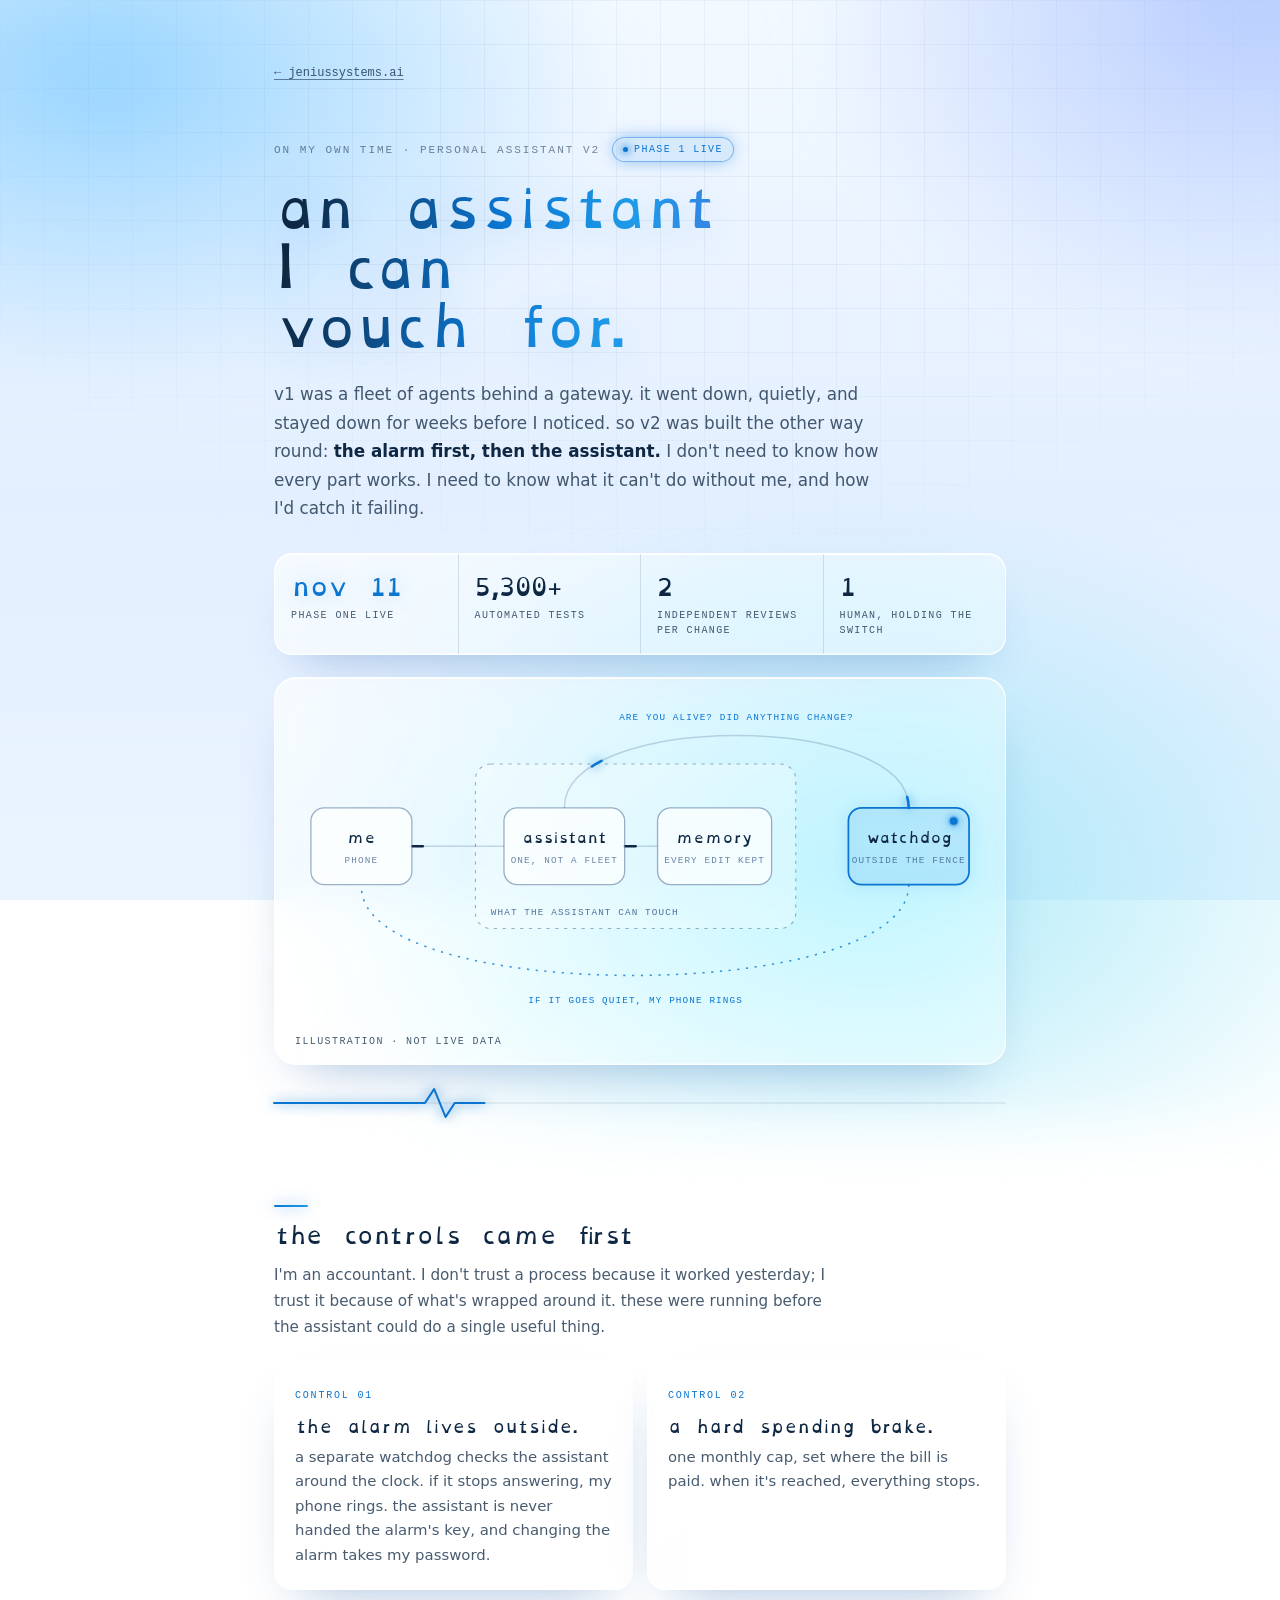
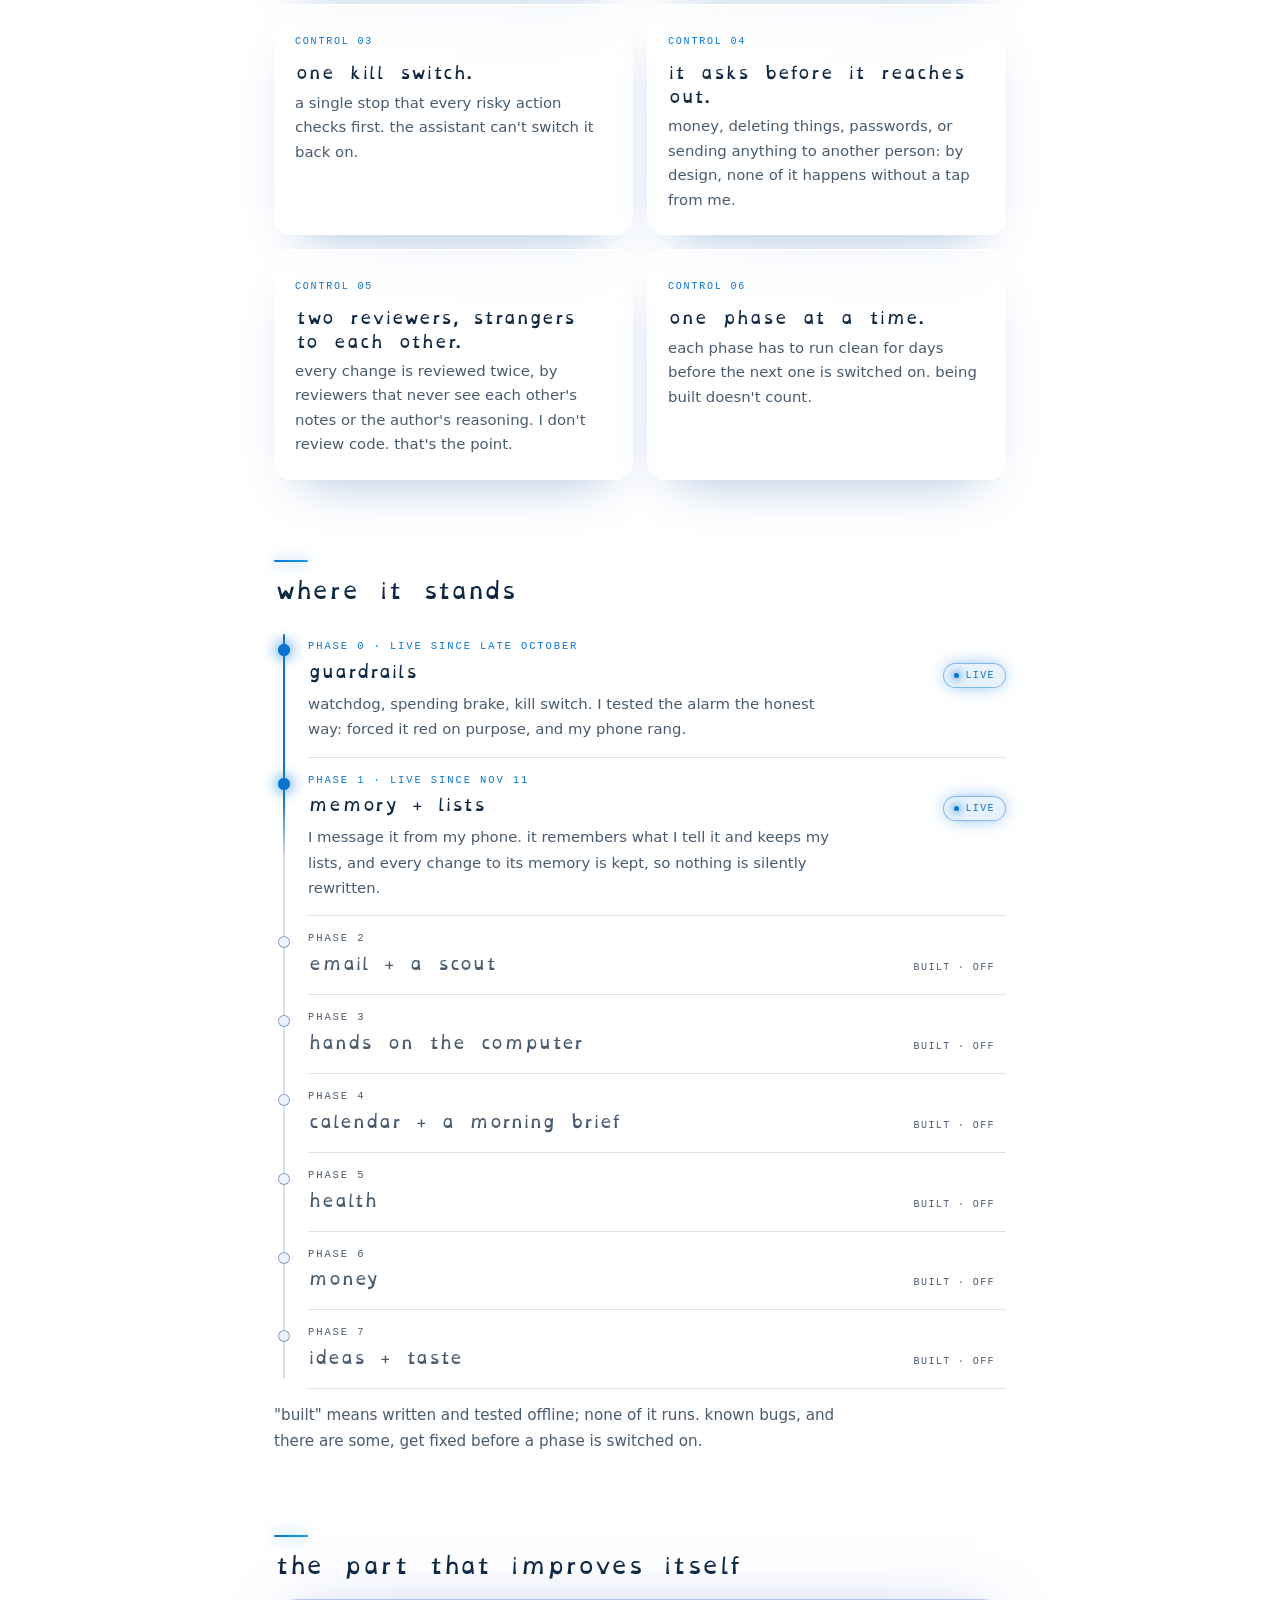
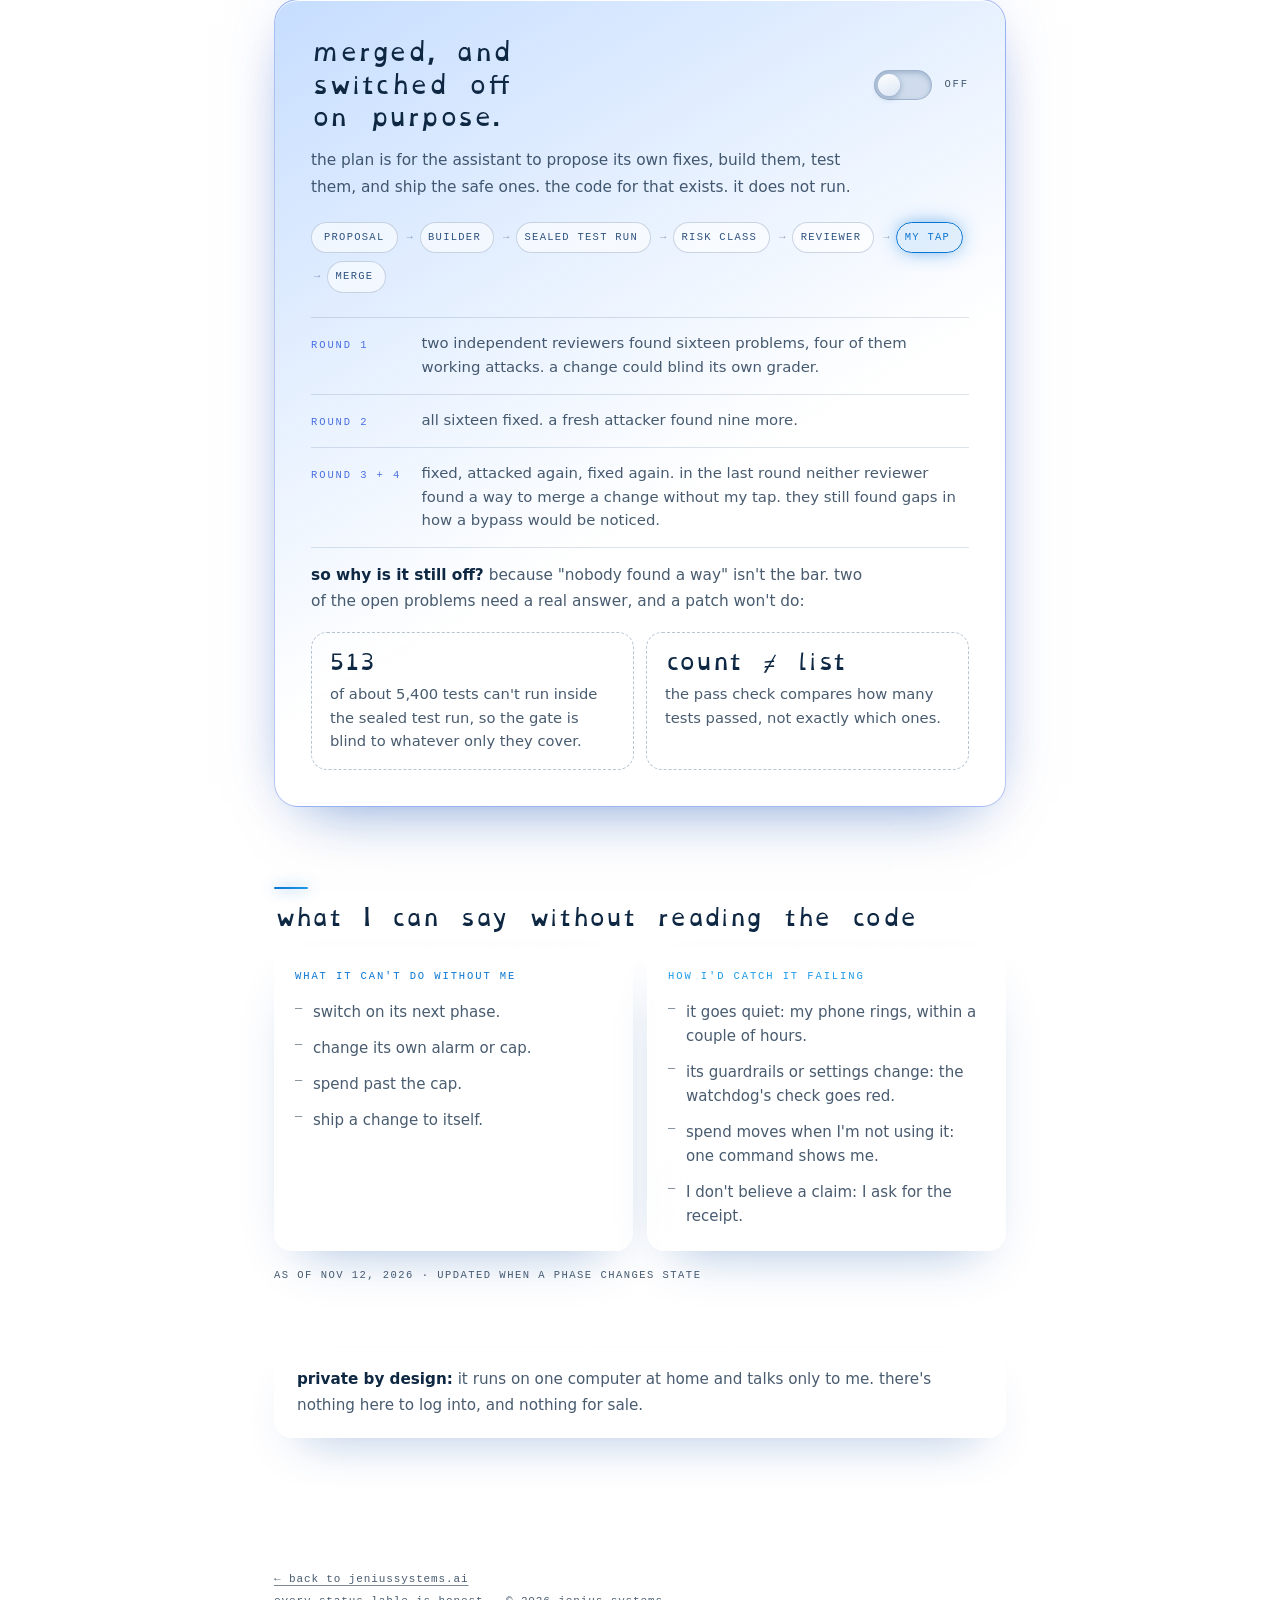
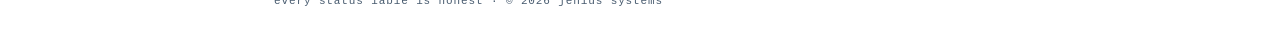
==== commit fadc525b: "assistant page: light-blue glass (was dark) Same frosted-glass structure, recoloured to light blues." ====
--- a/assistant/index.html
+++ b/assistant/index.html
@@ -7,7 +7,7 @@
      The diagrams are inline SVG styled from /assets/assistant.css (no style attributes). -->
 <meta http-equiv="Content-Security-Policy" content="default-src 'self'; script-src 'self'; style-src 'self'; font-src 'self'; img-src 'self' data:; connect-src 'self'; object-src 'none'; base-uri 'self'; form-action 'none'; upgrade-insecure-requests">
 <meta name="referrer" content="strict-origin-when-cross-origin">
-<meta name="theme-color" content="#070a12">
+<meta name="theme-color" content="#eaf3ff">
 
 <title>personal assistant v2 · jeniussystems.ai</title>
 <meta name="description" content="Build notes for a personal AI assistant rebuilt controls-first: the alarm, the spending brake and the kill switch came before the features. Phase one is live; the rest is built and switched off until it earns its turn.">
--- a/assets/assistant.css
+++ b/assets/assistant.css
@@ -1,29 +1,28 @@
 /* jeniussystems.ai — /assistant/ page. Loaded after hub.css.
-   This page deliberately does NOT look like the hub: dark, glassy, lit from behind.
+   This page deliberately does NOT look like the hub: light-blue frosted glass, lit from behind.
    It works by re-pointing hub.css's colour variables on body.glass, then adding
    its own components. No JS: everything that moves is CSS and stops under
    prefers-reduced-motion. Diagrams are illustrations, never live data.
    The type stays OpenDyslexic — that part of the identity is not up for restyling. */
 
 body.glass {
-  --paper: #070a12;
-  --ink: #f1f4ff;
-  --muted: rgba(226, 232, 255, 0.76);
-  --faint: rgba(226, 232, 255, 0.56);
-  --hairline: rgba(226, 232, 255, 0.14);
-  --live: #5ef2c0;
-  --live-soft: rgba(94, 242, 192, 0.12);
-  --sky: #74c7ff;
-  --violet: #a996ff;
-  --glass: rgba(255, 255, 255, 0.055);
-  --glass-strong: rgba(255, 255, 255, 0.085);
-  --edge: rgba(255, 255, 255, 0.16);
-  background: var(--paper);
-  background-image: none;
-  color-scheme: dark;
+  --paper: #eaf3ff;
+  --ink: #0e2742;
+  --muted: rgba(14, 39, 66, 0.76);
+  --faint: rgba(14, 39, 66, 0.55);
+  --hairline: rgba(20, 60, 110, 0.14);
+  --live: #0b76d1;
+  --live-soft: rgba(26, 127, 224, 0.1);
+  --sky: #1e9be8;
+  --violet: #4a6fe0;
+  --glass: rgba(255, 255, 255, 0.42);
+  --glass-strong: rgba(255, 255, 255, 0.68);
+  --edge: rgba(255, 255, 255, 0.85);
+  background: linear-gradient(180deg, #f3f9ff 0%, #e3efff 55%, #eaf4ff 100%) fixed;
+  color-scheme: light;
   overflow-x: hidden;
 }
-body.glass ::selection { background: rgba(94, 242, 192, 0.3); }
+body.glass ::selection { background: rgba(26, 127, 224, 0.3); }
 
 /* light behind the glass: three slow colour fields + a faint grid that fades out */
 body.glass::before {
@@ -31,9 +30,9 @@
   position: fixed; inset: -25%;
   z-index: -2;
   background:
-    radial-gradient(38% 34% at 22% 22%, rgba(94, 242, 192, 0.30), transparent 70%),
-    radial-gradient(34% 38% at 82% 16%, rgba(116, 199, 255, 0.30), transparent 70%),
-    radial-gradient(44% 40% at 62% 82%, rgba(169, 150, 255, 0.30), transparent 70%);
+    radial-gradient(38% 34% at 22% 22%, rgba(120, 200, 255, 0.75), transparent 70%),
+    radial-gradient(34% 38% at 82% 16%, rgba(150, 180, 255, 0.65), transparent 70%),
+    radial-gradient(44% 40% at 62% 82%, rgba(140, 225, 245, 0.7), transparent 70%);
   filter: blur(30px);
   animation: drift 28s ease-in-out infinite alternate;
 }
@@ -42,8 +41,8 @@
   position: fixed; inset: 0;
   z-index: -1;
   background-image:
-    linear-gradient(rgba(226, 232, 255, 0.05) 1px, transparent 1px),
-    linear-gradient(90deg, rgba(226, 232, 255, 0.05) 1px, transparent 1px);
+    linear-gradient(rgba(20, 60, 110, 0.06) 1px, transparent 1px),
+    linear-gradient(90deg, rgba(20, 60, 110, 0.06) 1px, transparent 1px);
   background-size: 44px 44px;
   -webkit-mask-image: radial-gradient(ellipse 80% 60% at 50% 20%, #000 20%, transparent 78%);
   mask-image: radial-gradient(ellipse 80% 60% at 50% 20%, #000 20%, transparent 78%);
@@ -63,28 +62,28 @@
   -webkit-backdrop-filter: blur(20px) saturate(150%);
   backdrop-filter: blur(20px) saturate(150%);
   box-shadow:
-    inset 0 1px 0 rgba(255, 255, 255, 0.22),
-    inset 0 -1px 0 rgba(255, 255, 255, 0.04),
-    0 24px 60px -30px rgba(0, 0, 0, 0.8);
+    inset 0 1px 0 rgba(255, 255, 255, 0.95),
+    inset 0 -1px 0 rgba(255, 255, 255, 0.35),
+    0 24px 50px -28px rgba(30, 90, 170, 0.45);
 }
 
 /* ===== hero ===== */
 body.glass .crumb a { color: var(--muted); }
-body.glass .chip { border-color: var(--edge); color: var(--muted); background: rgba(255, 255, 255, 0.04); }
-body.glass .chip-live { color: var(--live); border-color: rgba(94, 242, 192, 0.5); background: var(--live-soft); box-shadow: 0 0 18px -4px rgba(94, 242, 192, 0.7); }
+body.glass .chip { border-color: var(--edge); color: var(--muted); background: rgba(255, 255, 255, 0.55); }
+body.glass .chip-live { color: var(--live); border-color: rgba(26, 127, 224, 0.5); background: var(--live-soft); box-shadow: 0 0 18px -4px rgba(26, 127, 224, 0.7); }
 body.glass .chip-live::before { box-shadow: 0 0 8px 1px var(--live); }
 
 .a-hero h1 {
   max-width: 14ch;
   font-size: clamp(2rem, 7vw, 3.3rem);
   line-height: 1.12;
-  background: linear-gradient(100deg, #ffffff 10%, var(--live) 48%, var(--sky) 72%, var(--violet) 100%);
+  background: linear-gradient(100deg, #0e2742 5%, #0b76d1 45%, #1e9be8 70%, #4a6fe0 100%);
   -webkit-background-clip: text;
   background-clip: text;
   -webkit-text-fill-color: transparent;
   color: transparent;
   padding-bottom: 0.12em;
-  filter: drop-shadow(0 0 26px rgba(94, 242, 192, 0.25));
+  filter: drop-shadow(0 6px 22px rgba(26, 127, 224, 0.22));
 }
 .a-hero .lede { font-size: 1.05rem; }
 .a-hero .lede strong { color: var(--ink); font-weight: 600; }
@@ -117,7 +116,7 @@
   color: var(--muted);
   line-height: 1.5;
 }
-.facts .is-live b { color: var(--live); text-shadow: 0 0 22px rgba(94, 242, 192, 0.6); }
+.facts .is-live b { color: var(--live); text-shadow: 0 0 22px rgba(26, 127, 224, 0.3); }
 
 /* ===== system map (inline svg) ===== */
 .map {
@@ -131,7 +130,7 @@
 .map::before {
   content: "";
   position: absolute; top: 0; bottom: 0; left: -60%; width: 45%;
-  background: linear-gradient(100deg, transparent, rgba(255, 255, 255, 0.07), transparent);
+  background: linear-gradient(100deg, transparent, rgba(255, 255, 255, 0.6), transparent);
   transform: skewX(-18deg);
   animation: sheen 9s ease-in-out infinite;
   pointer-events: none;
@@ -148,17 +147,17 @@
   position: relative;
 }
 
-.m-node { fill: rgba(255, 255, 255, 0.07); stroke: rgba(255, 255, 255, 0.42); stroke-width: 1.2; }
-.m-node-out { fill: rgba(94, 242, 192, 0.08); stroke: var(--live); stroke-width: 1.6; filter: drop-shadow(0 0 7px rgba(94, 242, 192, 0.7)); }
-.m-fence { fill: rgba(255, 255, 255, 0.025); stroke: rgba(226, 232, 255, 0.4); stroke-width: 1; stroke-dasharray: 3 5; }
-.m-wire { fill: none; stroke: rgba(226, 232, 255, 0.2); stroke-width: 1.4; }
-.m-flow { fill: none; stroke: #fff; stroke-width: 2.2; stroke-linecap: round; stroke-dasharray: 10 150; animation: flow 3.2s linear infinite; filter: drop-shadow(0 0 4px rgba(255, 255, 255, 0.9)); }
+.m-node { fill: rgba(255, 255, 255, 0.7); stroke: rgba(20, 60, 110, 0.4); stroke-width: 1.2; }
+.m-node-out { fill: rgba(26, 127, 224, 0.08); stroke: var(--live); stroke-width: 1.6; filter: drop-shadow(0 0 7px rgba(26, 127, 224, 0.45)); }
+.m-fence { fill: rgba(255, 255, 255, 0.28); stroke: rgba(20, 60, 110, 0.4); stroke-width: 1; stroke-dasharray: 3 5; }
+.m-wire { fill: none; stroke: rgba(20, 60, 110, 0.2); stroke-width: 1.4; }
+.m-flow { fill: none; stroke: var(--ink); stroke-width: 2.2; stroke-linecap: round; stroke-dasharray: 10 150; animation: flow 3.2s linear infinite; }
 .m-flow-back { animation-direction: reverse; animation-duration: 4.1s; }
 .m-probe { fill: none; stroke: var(--live); stroke-width: 2.4; stroke-linecap: round; stroke-dasharray: 10 300; animation: probe 4.8s linear infinite; filter: drop-shadow(0 0 5px var(--live)); }
 .m-page { fill: none; stroke: var(--live); stroke-width: 1.4; stroke-dasharray: 2 6; opacity: 0.8; }
 .m-name { font-family: var(--od); font-size: 13px; fill: var(--ink); text-anchor: middle; }
-.m-sub { font-family: var(--mono); font-size: 8.5px; letter-spacing: 0.12em; fill: rgba(226, 232, 255, 0.62); text-anchor: middle; text-transform: uppercase; }
-.m-note { font-family: var(--mono); font-size: 8.5px; letter-spacing: 0.12em; fill: rgba(226, 232, 255, 0.72); text-transform: uppercase; }
+.m-sub { font-family: var(--mono); font-size: 8.5px; letter-spacing: 0.12em; fill: rgba(20, 60, 110, 0.62); text-anchor: middle; text-transform: uppercase; }
+.m-note { font-family: var(--mono); font-size: 8.5px; letter-spacing: 0.12em; fill: rgba(20, 60, 110, 0.72); text-transform: uppercase; }
 .m-note-live { fill: var(--live); }
 .m-mid { text-anchor: middle; }
 .m-dot { fill: var(--live); filter: drop-shadow(0 0 4px var(--live)); }
@@ -184,7 +183,7 @@
   width: 34px; height: 2px; border-radius: 2px;
   margin-bottom: 14px;
   background: linear-gradient(90deg, var(--live), var(--sky));
-  box-shadow: 0 0 14px rgba(94, 242, 192, 0.8);
+  box-shadow: 0 0 14px rgba(26, 127, 224, 0.8);
 }
 
 /* ===== controls grid ===== */
@@ -198,11 +197,11 @@
 }
 .controls > li:hover {
   transform: translateY(-3px);
-  border-color: rgba(94, 242, 192, 0.55);
+  border-color: rgba(26, 127, 224, 0.55);
   box-shadow:
-    inset 0 1px 0 rgba(255, 255, 255, 0.28),
-    0 0 0 1px rgba(94, 242, 192, 0.15),
-    0 24px 50px -26px rgba(94, 242, 192, 0.55);
+    inset 0 1px 0 rgba(255, 255, 255, 1),
+    0 0 0 1px rgba(26, 127, 224, 0.15),
+    0 24px 50px -26px rgba(26, 127, 224, 0.55);
 }
 .controls > li::before {
   content: "control 0" counter(ctl);
@@ -219,16 +218,16 @@
 .rail { list-style: none; margin-top: 18px; position: relative; padding-left: 34px; }
 .rail::before {
   content: ""; position: absolute; left: 9px; top: 10px; bottom: 10px; width: 2px; border-radius: 2px;
-  background: linear-gradient(180deg, var(--live) 0%, var(--live) 22%, rgba(226, 232, 255, 0.16) 30%, rgba(226, 232, 255, 0.16) 100%);
+  background: linear-gradient(180deg, var(--live) 0%, var(--live) 22%, rgba(20, 60, 110, 0.16) 30%, rgba(20, 60, 110, 0.16) 100%);
 }
 .rail > li { position: relative; padding: 14px 0; border-bottom: 1px solid var(--hairline); display: grid; grid-template-columns: 1fr auto; gap: 4px 14px; align-items: baseline; }
 .rail > li::before {
   content: "";
   position: absolute; left: -30px; top: 20px;
   width: 12px; height: 12px; border-radius: 999px;
-  background: var(--paper); border: 1px solid rgba(226, 232, 255, 0.45);
-}
-.rail .on::before { background: var(--live); border-color: var(--live); box-shadow: 0 0 14px 2px rgba(94, 242, 192, 0.8); }
+  background: var(--paper); border: 1px solid rgba(20, 60, 110, 0.45);
+}
+.rail .on::before { background: var(--live); border-color: var(--live); box-shadow: 0 0 14px 2px rgba(26, 127, 224, 0.8); }
 .rail .on::after {
   content: "";
   position: absolute; left: -30px; top: 20px;
@@ -249,12 +248,12 @@
   margin-top: 18px;
   border-radius: 24px;
   padding: clamp(22px, 5vw, 36px);
-  border-color: rgba(169, 150, 255, 0.4);
-  background: linear-gradient(150deg, rgba(169, 150, 255, 0.14), rgba(255, 255, 255, 0.04) 60%);
+  border-color: rgba(74, 111, 224, 0.4);
+  background: linear-gradient(150deg, rgba(120, 175, 255, 0.42), rgba(255, 255, 255, 0.5) 60%);
   box-shadow:
-    inset 0 1px 0 rgba(255, 255, 255, 0.22),
-    0 0 60px -20px rgba(169, 150, 255, 0.55),
-    0 30px 70px -34px rgba(0, 0, 0, 0.9);
+    inset 0 1px 0 rgba(255, 255, 255, 0.95),
+    0 0 60px -24px rgba(74, 111, 224, 0.5),
+    0 30px 60px -34px rgba(30, 90, 170, 0.5);
 }
 .loop-head { display: flex; align-items: center; justify-content: space-between; gap: 18px; flex-wrap: wrap; }
 .loop h3 { font-family: var(--od); font-weight: 400; font-size: clamp(1.15rem, 3.4vw, 1.5rem); line-height: 1.35; max-width: 22ch; color: var(--ink); }
@@ -264,29 +263,29 @@
 .switch { display: inline-flex; align-items: center; gap: 12px; font-family: var(--mono); font-size: 10.5px; letter-spacing: 0.18em; text-transform: uppercase; color: var(--muted); }
 .switch i {
   display: block; width: 58px; height: 30px; border-radius: 999px;
-  border: 1px solid rgba(255, 255, 255, 0.3);
-  background: rgba(0, 0, 0, 0.35);
-  box-shadow: inset 0 2px 6px rgba(0, 0, 0, 0.6);
+  border: 1px solid rgba(20, 60, 110, 0.25);
+  background: rgba(20, 60, 110, 0.12);
+  box-shadow: inset 0 2px 5px rgba(20, 60, 110, 0.25);
   position: relative;
 }
 .switch i::after {
   content: ""; position: absolute; left: 3px; top: 3px;
   width: 22px; height: 22px; border-radius: 999px;
-  background: linear-gradient(160deg, #f4f6ff, #9aa3bd);
-  box-shadow: 0 2px 6px rgba(0, 0, 0, 0.6);
+  background: linear-gradient(160deg, #ffffff, #dbe6f5);
+  box-shadow: 0 2px 6px rgba(20, 60, 110, 0.35);
 }
 
 .steps { list-style: none; display: flex; flex-wrap: wrap; gap: 8px 6px; margin-top: 22px; align-items: center; }
 .steps li {
   font-family: var(--mono); font-size: 10.5px; letter-spacing: 0.12em; text-transform: uppercase;
-  border: 1px solid rgba(255, 255, 255, 0.22); border-radius: 999px; padding: 6px 12px;
-  background: rgba(255, 255, 255, 0.05);
-  color: rgba(241, 244, 255, 0.88);
+  border: 1px solid rgba(20, 60, 110, 0.2); border-radius: 999px; padding: 6px 12px;
+  background: rgba(255, 255, 255, 0.6);
+  color: rgba(20, 60, 110, 0.88);
   display: inline-flex; align-items: center;
 }
-.steps li + li::before { content: "→"; margin: 0 10px 0 -22px; color: rgba(241, 244, 255, 0.45); position: relative; left: -4px; }
+.steps li + li::before { content: "→"; margin: 0 10px 0 -22px; color: rgba(20, 60, 110, 0.45); position: relative; left: -4px; }
 .steps li + li { margin-left: 16px; }
-.steps .tap { border-color: var(--live); color: var(--live); background: var(--live-soft); box-shadow: 0 0 20px -4px rgba(94, 242, 192, 0.8); }
+.steps .tap { border-color: var(--live); color: var(--live); background: var(--live-soft); box-shadow: 0 0 20px -4px rgba(26, 127, 224, 0.8); }
 
 .rounds { list-style: none; margin-top: 24px; border-top: 1px solid var(--hairline); }
 .rounds li { display: grid; grid-template-columns: 9ch 1fr; gap: 16px; padding: 14px 0; border-bottom: 1px solid var(--hairline); align-items: baseline; }
@@ -294,7 +293,7 @@
 .rounds span { color: var(--muted); font-size: 0.93rem; line-height: 1.6; }
 
 .blockers { list-style: none; margin-top: 18px; display: grid; grid-template-columns: 1fr 1fr; gap: 12px; }
-.blockers li { border: 1px dashed rgba(241, 244, 255, 0.3); border-radius: 16px; padding: 16px 18px; color: var(--muted); font-size: 0.92rem; line-height: 1.6; background: rgba(0, 0, 0, 0.2); }
+.blockers li { border: 1px dashed rgba(20, 60, 110, 0.3); border-radius: 16px; padding: 16px 18px; color: var(--muted); font-size: 0.92rem; line-height: 1.6; background: rgba(255, 255, 255, 0.5); }
 .blockers b { display: block; font-family: var(--od); font-weight: 400; font-size: 1.4rem; color: var(--ink); line-height: 1.2; margin-bottom: 6px; font-variant-numeric: tabular-nums; }
 
 /* ===== vouch ===== */
@@ -322,7 +321,7 @@
 
 /* no glass support: fall back to a solid dark panel so text stays readable */
 @supports not ((backdrop-filter: blur(1px)) or (-webkit-backdrop-filter: blur(1px))) {
-  .map, .facts, .controls > li, .loop, .vouch > div, body.glass .notice { background: #121726; }
+  .map, .facts, .controls > li, .loop, .vouch > div, body.glass .notice { background: #f6faff; }
 }
 
 @media (prefers-reduced-motion: reduce) {
